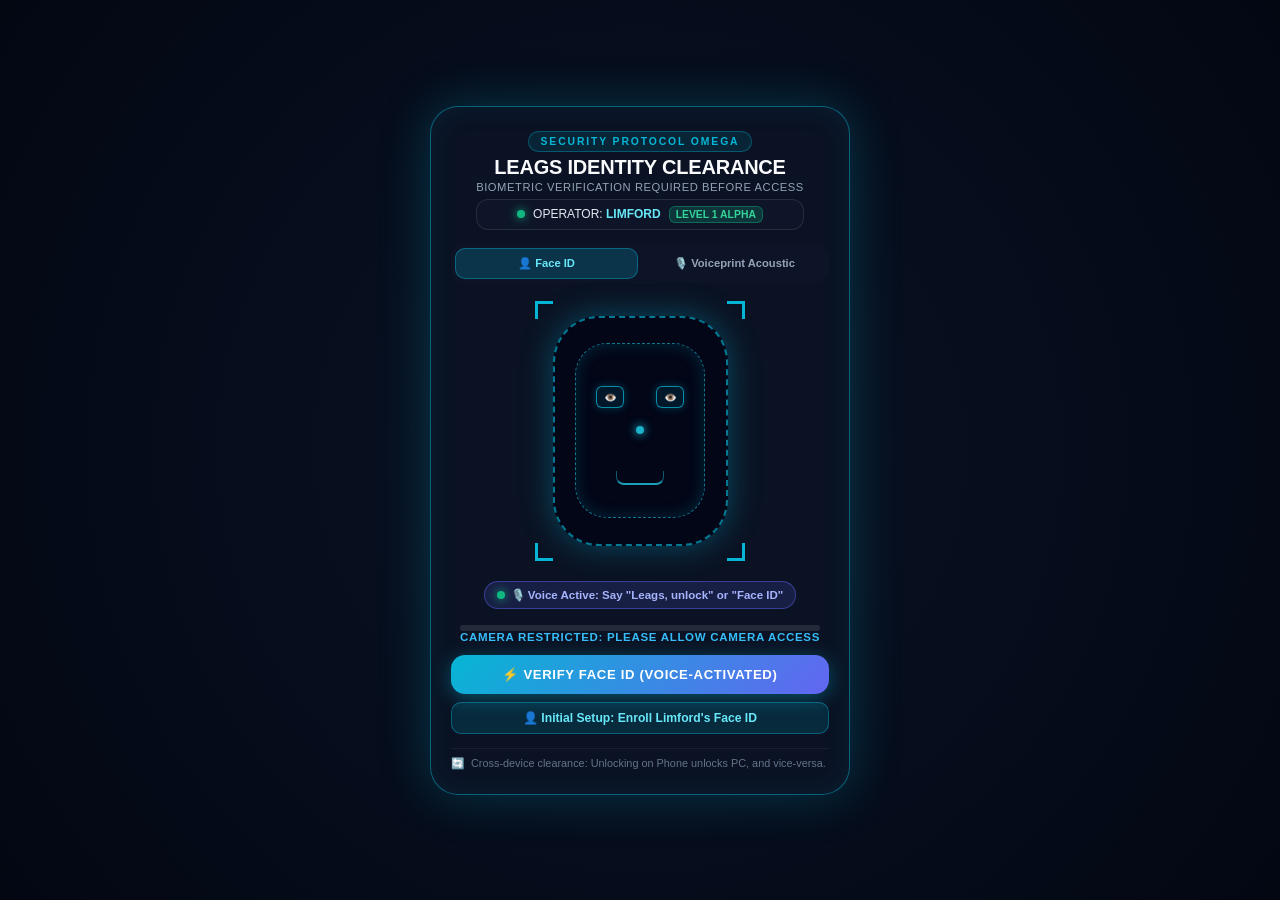
==== docs/index.html @ 354557e1 "Enhance Face ID biometric discrimination and wake word speech engine v6" ====
<!DOCTYPE html>
<html lang="en">
<head>
  <meta charset="UTF-8">
  <meta name="viewport" content="width=device-width, initial-scale=1.0, maximum-scale=1.0, user-scalable=no">
  <meta name="theme-color" content="#070a13">
  <meta name="apple-mobile-web-app-capable" content="yes">
  <meta name="apple-mobile-web-app-status-bar-style" content="black-translucent">
  <title>Leags AI Hub</title>
  <link rel="manifest" href="manifest.json">
  <link rel="icon" type="image/png" href="icon.png">
  <script src="mqtt.min.js"></script>
  <style>
    :root {
      --bg-main: #070a13;
      --bg-card: rgba(15, 23, 42, 0.88);
      --border-subtle: rgba(255, 255, 255, 0.08);
      --border-active: rgba(99, 102, 241, 0.45);
      --primary: #6366f1;
      --primary-glow: rgba(99, 102, 241, 0.4);
      --cyan: #06b6d4;
      --cyan-glow: rgba(6, 182, 212, 0.4);
      --success: #10b981;
      --warning: #f59e0b;
      --danger: #ef4444;
      --text-main: #f8fafc;
      --text-muted: #94a3b8;
      --font-family: -apple-system, BlinkMacSystemFont, "Segoe UI", Roboto, Helvetica, Arial, sans-serif;
    }

    * {
      box-sizing: border-box;
      margin: 0;
      padding: 0;
      font-family: var(--font-family);
      -webkit-tap-highlight-color: transparent;
    }

    body {
      background-color: var(--bg-main);
      color: var(--text-main);
      height: 100dvh;
      display: flex;
      flex-direction: column;
      overflow: hidden;
      user-select: none;
    }

    /* Top Glass Header */
    header {
      background: rgba(11, 16, 28, 0.96);
      backdrop-filter: blur(16px);
      -webkit-backdrop-filter: blur(16px);
      border-bottom: 1px solid var(--border-subtle);
      padding: 10px 16px;
      display: flex;
      align-items: center;
      justify-content: space-between;
      z-index: 100;
    }

    .brand {
      display: flex;
      align-items: center;
      gap: 10px;
    }

    .brand-avatar {
      width: 38px;
      height: 38px;
      border-radius: 12px;
      background: linear-gradient(135deg, #06b6d4, #6366f1);
      display: flex;
      align-items: center;
      justify-content: center;
      font-weight: 800;
      color: #fff;
      font-size: 1.15rem;
      box-shadow: 0 0 16px var(--cyan-glow);
    }

    .brand-text h2 {
      font-size: 1.05rem;
      font-weight: 700;
      letter-spacing: -0.01em;
    }

    .brand-text .subtext {
      font-size: 0.68rem;
      color: var(--text-muted);
      display: flex;
      align-items: center;
      gap: 5px;
    }

    .specs-badge {
      display: none;
      font-size: 0.65rem;
      background: rgba(99, 102, 241, 0.15);
      border: 1px solid rgba(99, 102, 241, 0.3);
      color: #818cf8;
      padding: 1px 6px;
      border-radius: 6px;
    }

    .header-badges {
      display: flex;
      align-items: center;
      gap: 6px;
    }

    .status-pill {
      display: flex;
      align-items: center;
      gap: 6px;
      background: rgba(255, 255, 255, 0.05);
      border: 1px solid var(--border-subtle);
      padding: 5px 12px;
      border-radius: 20px;
      font-size: 0.74rem;
      font-weight: 700;
    }

    .status-dot {
      width: 8px;
      height: 8px;
      border-radius: 50%;
      background: #64748b;
      transition: all 0.3s ease;
    }

    .status-dot.online {
      background: var(--success);
      box-shadow: 0 0 10px var(--success);
      animation: pulse-green 2s infinite;
    }

    @keyframes pulse-green {
      0% { transform: scale(1); opacity: 1; }
      50% { transform: scale(1.25); opacity: 0.8; }
      100% { transform: scale(1); opacity: 1; }
    }

    .badge-phone {
      display: none;
      background: rgba(6, 182, 212, 0.15);
      border: 1px solid rgba(6, 182, 212, 0.3);
      color: #67e8f9;
      font-size: 0.72rem;
      font-weight: 700;
      padding: 5px 10px;
      border-radius: 20px;
    }

    /* Content Area & Tabs */
    .content-area {
      flex: 1;
      overflow-y: auto;
      position: relative;
      scroll-behavior: smooth;
      padding-bottom: 84px;
    }

    .tab-pane {
      display: none;
      padding: 14px;
      flex-direction: column;
      gap: 12px;
      animation: fadeIn 0.2s ease-out;
    }

    .tab-pane.active {
      display: flex;
    }

    @keyframes fadeIn {
      from { opacity: 0; transform: translateY(6px); }
      to { opacity: 1; transform: translateY(0); }
    }

    /* Glass Cards */
    .card {
      background: var(--bg-card);
      backdrop-filter: blur(12px);
      -webkit-backdrop-filter: blur(12px);
      border: 1px solid var(--border-subtle);
      border-radius: 20px;
      padding: 15px;
      display: flex;
      flex-direction: column;
      gap: 12px;
      box-shadow: 0 4px 20px rgba(0, 0, 0, 0.35);
    }

    .card-header {
      display: flex;
      justify-content: space-between;
      align-items: center;
    }

    .card-header h3 {
      font-size: 0.82rem;
      font-weight: 700;
      text-transform: uppercase;
      letter-spacing: 0.05em;
      color: var(--text-muted);
    }

    .badge-live {
      font-size: 0.65rem;
      font-weight: 800;
      color: var(--success);
      background: rgba(16, 185, 129, 0.12);
      padding: 3px 8px;
      border-radius: 8px;
      border: 1px solid rgba(16, 185, 129, 0.3);
    }

    .badge-tag {
      font-size: 0.68rem;
      font-weight: 600;
      color: var(--cyan);
      background: rgba(6, 182, 212, 0.12);
      padding: 2px 8px;
      border-radius: 10px;
      border: 1px solid rgba(6, 182, 212, 0.25);
    }

    .badge-verified {
      color: var(--success) !important;
      background: rgba(16, 185, 129, 0.15) !important;
      border-color: rgba(16, 185, 129, 0.3) !important;
    }

    .card-desc {
      font-size: 0.80rem;
      color: var(--text-muted);
      line-height: 1.4;
    }

    /* Telemetry Metrics */
    .metrics-grid {
      display: grid;
      grid-template-columns: repeat(2, 1fr);
      gap: 10px;
    }

    .metric-item {
      background: rgba(0, 0, 0, 0.35);
      border: 1px solid rgba(255, 255, 255, 0.05);
      padding: 10px 12px;
      border-radius: 14px;
    }

    .metric-label {
      font-size: 0.70rem;
      color: var(--text-muted);
      display: block;
      margin-bottom: 4px;
    }

    .metric-value {
      font-size: 1.2rem;
      font-weight: 700;
      letter-spacing: -0.02em;
      margin-bottom: 4px;
    }

    .metric-sub {
      font-size: 0.65rem;
      color: var(--text-muted);
      display: block;
      margin-bottom: 6px;
    }

    .progress-track {
      width: 100%;
      height: 6px;
      background: rgba(255, 255, 255, 0.08);
      border-radius: 4px;
      overflow: hidden;
    }

    .progress-bar {
      height: 100%;
      background: var(--cyan);
      border-radius: 4px;
      transition: width 0.4s ease, background 0.3s;
    }

    .bar-purple { background: #a855f7; }
    .bar-green { background: #10b981; }
    .bar-orange { background: #f59e0b; }
    .bar-danger { background: #ef4444; }

    /* Button Grids */
    .button-grid {
      display: grid;
      gap: 8px;
    }

    .grid-4 { grid-template-columns: repeat(4, 1fr); }
    .grid-3 { grid-template-columns: repeat(3, 1fr); }
    .grid-2 { grid-template-columns: repeat(2, 1fr); }

    .action-btn {
      background: rgba(255, 255, 255, 0.06);
      border: 1px solid var(--border-subtle);
      color: var(--text-main);
      padding: 12px 10px;
      border-radius: 14px;
      font-size: 0.80rem;
      font-weight: 600;
      display: flex;
      flex-direction: column;
      align-items: center;
      gap: 6px;
      cursor: pointer;
      transition: all 0.15s ease;
    }

    .action-btn:active {
      transform: scale(0.95);
      background: rgba(255, 255, 255, 0.12);
    }

    .btn-primary {
      background: var(--primary);
      border-color: #4f46e5;
      box-shadow: 0 4px 14px var(--primary-glow);
      flex-direction: row;
      justify-content: center;
    }

    .btn-cyan {
      background: #0891b2;
      border-color: #06b6d4;
      box-shadow: 0 4px 14px var(--cyan-glow);
      flex-direction: row;
      justify-content: center;
    }

    .btn-danger-soft {
      color: #f87171;
      background: rgba(239, 68, 68, 0.12);
      border-color: rgba(239, 68, 68, 0.25);
    }

    .btn-warning-soft {
      color: #fbbf24;
      background: rgba(245, 158, 11, 0.12);
      border-color: rgba(245, 158, 11, 0.25);
    }

    .btn-cyan-soft {
      color: #67e8f9;
      background: rgba(6, 182, 212, 0.12);
      border-color: rgba(6, 182, 212, 0.25);
    }

    /* Media Controls */
    .media-controls {
      display: flex;
      align-items: center;
      justify-content: space-around;
      padding: 4px 0;
    }

    .media-btn {
      background: rgba(255, 255, 255, 0.06);
      border: 1px solid var(--border-subtle);
      color: var(--text-main);
      width: 52px;
      height: 52px;
      border-radius: 50%;
      font-size: 1.25rem;
      display: flex;
      align-items: center;
      justify-content: center;
      cursor: pointer;
      transition: all 0.18s;
    }

    .media-btn.play-btn {
      width: 60px;
      height: 60px;
      background: var(--primary);
      border-color: #4f46e5;
      box-shadow: 0 4px 18px var(--primary-glow);
      font-size: 1.5rem;
    }

    .media-btn:active { transform: scale(0.92); }

    .volume-slider-row {
      display: flex;
      align-items: center;
      gap: 12px;
      padding: 6px 4px;
    }

    .slider {
      flex: 1;
      -webkit-appearance: none;
      height: 6px;
      border-radius: 6px;
      background: rgba(255, 255, 255, 0.15);
      outline: none;
    }

    .slider::-webkit-slider-thumb {
      -webkit-appearance: none;
      width: 22px;
      height: 22px;
      border-radius: 50%;
      background: var(--cyan);
      cursor: pointer;
      box-shadow: 0 0 10px var(--cyan-glow);
    }

    /* Routines */
    .routine-btn {
      background: rgba(255, 255, 255, 0.05);
      border: 1px solid var(--border-subtle);
      padding: 12px 8px;
      border-radius: 14px;
      color: var(--text-main);
      display: flex;
      flex-direction: column;
      align-items: center;
      gap: 4px;
      cursor: pointer;
      transition: all 0.2s;
    }

    .routine-btn:active {
      transform: scale(0.96);
      border-color: var(--cyan);
    }

    .routine-icon { font-size: 1.3rem; margin-bottom: 2px; }
    .routine-btn strong { font-size: 0.78rem; }
    .routine-btn small { font-size: 0.65rem; color: var(--text-muted); }

    /* App Launcher Deck */
    .app-deck-grid {
      display: grid;
      grid-template-columns: repeat(4, 1fr);
      gap: 10px;
    }

    .app-item {
      background: transparent;
      border: none;
      color: var(--text-main);
      display: flex;
      flex-direction: column;
      align-items: center;
      gap: 6px;
      cursor: pointer;
    }

    .app-icon-wrap {
      width: 52px;
      height: 52px;
      border-radius: 16px;
      background: rgba(255, 255, 255, 0.06);
      border: 1px solid var(--border-subtle);
      display: flex;
      align-items: center;
      justify-content: center;
      font-size: 1.4rem;
      transition: all 0.2s;
    }

    .app-item:active .app-icon-wrap {
      transform: scale(0.90);
      background: var(--cyan);
      border-color: #06b6d4;
      box-shadow: 0 0 14px var(--cyan-glow);
    }

    .app-item span {
      font-size: 0.72rem;
      color: var(--text-muted);
    }

    /* Process Monitor */
    .proc-list {
      display: flex;
      flex-direction: column;
      gap: 6px;
    }

    .proc-item {
      background: rgba(0, 0, 0, 0.3);
      padding: 8px 12px;
      border-radius: 10px;
      display: flex;
      justify-content: space-between;
      align-items: center;
      font-size: 0.78rem;
    }

    .proc-name { font-weight: 600; color: #f8fafc; }
    .proc-mem { color: var(--text-muted); font-size: 0.72rem; }
    .btn-kill {
      background: rgba(239, 68, 68, 0.15);
      border: 1px solid rgba(239, 68, 68, 0.3);
      color: #f87171;
      width: 24px;
      height: 24px;
      border-radius: 50%;
      display: flex;
      align-items: center;
      justify-content: center;
      cursor: pointer;
      font-size: 0.72rem;
    }

    /* Timer Widget Card */
    .timer-card {
      background: rgba(99, 102, 241, 0.15);
      border: 1px solid rgba(99, 102, 241, 0.35);
      border-radius: 16px;
      padding: 12px 16px;
      display: flex;
      flex-direction: column;
      gap: 6px;
      animation: fadeIn 0.25s ease-out;
    }

    .timer-countdown {
      font-size: 1.8rem;
      font-weight: 800;
      letter-spacing: -0.02em;
      color: #fff;
    }

    .btn-cancel-timer {
      background: rgba(239, 68, 68, 0.18);
      border: 1px solid rgba(239, 68, 68, 0.3);
      color: #f87171;
      padding: 3px 8px;
      border-radius: 8px;
      font-size: 0.72rem;
      cursor: pointer;
    }

    /* Chat View */
    #tab-chat {
      padding: 0;
      display: none;
      height: 100%;
    }

    #tab-chat.active {
      display: flex;
      flex-direction: column;
    }

    .chat-messages {
      flex: 1;
      overflow-y: auto;
      padding: 16px;
      display: flex;
      flex-direction: column;
      gap: 12px;
    }

    .chat-bubble {
      max-width: 86%;
      padding: 12px 16px;
      border-radius: 20px;
      font-size: 0.92rem;
      line-height: 1.45;
      word-break: break-word;
      animation: fadeIn 0.2s ease-out;
    }

    .chat-bubble.user {
      align-self: flex-end;
      background: linear-gradient(135deg, #0891b2, #6366f1);
      color: #fff;
      border-bottom-right-radius: 4px;
    }

    .chat-bubble.assistant {
      align-self: flex-start;
      background: var(--bg-card);
      border: 1px solid var(--border-subtle);
      border-bottom-left-radius: 4px;
    }

    .chat-input-bar {
      background: rgba(11, 16, 28, 0.96);
      border-top: 1px solid var(--border-subtle);
      padding: 10px 14px;
      display: flex;
      align-items: center;
      gap: 8px;
    }

    .chat-input-bar input {
      flex: 1;
      background: rgba(255, 255, 255, 0.05);
      border: 1px solid var(--border-subtle);
      color: var(--text-main);
      padding: 12px 16px;
      border-radius: 24px;
      font-size: 0.92rem;
      outline: none;
    }

    .btn-circle {
      width: 44px;
      height: 44px;
      border-radius: 50%;
      background: rgba(255, 255, 255, 0.07);
      border: 1px solid var(--border-subtle);
      color: var(--text-main);
      font-size: 1.15rem;
      display: flex;
      align-items: center;
      justify-content: center;
      cursor: pointer;
      flex-shrink: 0;
    }

    .btn-circle.btn-send {
      background: var(--cyan);
      border-color: #06b6d4;
    }

    .btn-circle.listening {
      background: var(--danger);
      animation: pulse-red 1s infinite;
    }

    @keyframes pulse-red {
      0% { transform: scale(1); box-shadow: 0 0 0 0 rgba(239, 68, 68, 0.7); }
      70% { transform: scale(1.08); box-shadow: 0 0 0 10px rgba(239, 68, 68, 0); }
      100% { transform: scale(1); box-shadow: 0 0 0 0 rgba(239, 68, 68, 0); }
    }

    /* Tools Inputs */
    textarea, input[type="text"], input[type="password"] {
      background: rgba(0, 0, 0, 0.35);
      border: 1px solid var(--border-subtle);
      color: var(--text-main);
      padding: 12px 14px;
      border-radius: 12px;
      font-size: 0.88rem;
      outline: none;
      width: 100%;
    }

    .screenshot-box {
      width: 100%;
      border-radius: 14px;
      overflow: hidden;
      border: 1px solid var(--border-subtle);
      background: #000;
      position: relative;
    }

    .screenshot-box img {
      width: 100%;
      height: auto;
      display: block;
      cursor: pointer;
    }

    .search-row {
      display: flex;
      gap: 8px;
    }

    .results-list {
      display: flex;
      flex-direction: column;
      gap: 6px;
      max-height: 220px;
      overflow-y: auto;
    }

    .file-item {
      background: rgba(0, 0, 0, 0.3);
      padding: 8px 12px;
      border-radius: 10px;
      font-size: 0.78rem;
    }

    .terminal-out {
      background: #000;
      color: #10b981;
      font-family: monospace;
      font-size: 0.75rem;
      padding: 10px;
      border-radius: 10px;
      white-space: pre-wrap;
      max-height: 180px;
      overflow-y: auto;
      display: none;
    }

    /* Switch */
    .switch {
      position: relative;
      display: inline-block;
      width: 44px;
      height: 24px;
    }

    .switch input { opacity: 0; width: 0; height: 0; }

    .slider-round {
      position: absolute;
      cursor: pointer;
      top: 0; left: 0; right: 0; bottom: 0;
      background-color: rgba(255, 255, 255, 0.15);
      border-radius: 34px;
      transition: 0.3s;
    }

    .slider-round:before {
      position: absolute;
      content: "";
      height: 18px;
      width: 18px;
      left: 3px;
      bottom: 3px;
      background-color: white;
      border-radius: 50%;
      transition: 0.3s;
    }

    input:checked + .slider-round { background-color: var(--cyan); }
    input:checked + .slider-round:before { transform: translateX(20px); }

    /* Modals & Cyberpunk Biometrics */
    .modal-backdrop {
      position: fixed;
      top: 0; left: 0; right: 0; bottom: 0;
      background: rgba(0, 0, 0, 0.92);
      backdrop-filter: blur(12px);
      display: none;
      align-items: center;
      justify-content: center;
      z-index: 500;
      padding: 16px;
    }

    .bio-scanner-card {
      background: #090e17;
      border: 1px solid var(--cyan);
      box-shadow: 0 0 30px var(--cyan-glow);
      border-radius: 24px;
      width: 100%;
      max-width: 380px;
      padding: 20px;
      display: flex;
      flex-direction: column;
      align-items: center;
      gap: 14px;
      text-align: center;
      position: relative;
    }

    .bio-viewfinder {
      width: 200px;
      height: 200px;
      border-radius: 50%;
      border: 2px dashed var(--cyan);
      position: relative;
      overflow: hidden;
      display: flex;
      align-items: center;
      justify-content: center;
      box-shadow: 0 0 20px rgba(6, 182, 212, 0.3);
    }

    .bio-viewfinder video {
      width: 100%;
      height: 100%;
      object-fit: cover;
    }

    .bio-scan-line {
      position: absolute;
      top: 0;
      left: 0;
      right: 0;
      height: 3px;
      background: #22d3ee;
      box-shadow: 0 0 12px #22d3ee;
      animation: scanLaser 1.5s infinite alternate ease-in-out;
    }

    @keyframes scanLaser {
      0% { top: 5%; }
      100% { top: 95%; }
    }

    /* Screen Torch Overlay */
    #torch-overlay {
      position: fixed;
      top: 0; left: 0; right: 0; bottom: 0;
      background: #ffffff;
      z-index: 1000;
      display: none;
    }

    /* Fullscreen Siren Modal */
    #modal-siren {
      display: none;
      position: fixed;
      top: 0; left: 0; right: 0; bottom: 0;
      background: rgba(239, 68, 68, 0.95);
      z-index: 600;
      flex-direction: column;
      align-items: center;
      justify-content: center;
      gap: 20px;
      animation: flashRed 0.6s infinite alternate;
    }

    @keyframes flashRed {
      from { background: rgba(239, 68, 68, 0.95); }
      to { background: rgba(185, 28, 28, 0.98); }
    }

    /* Bottom Floating Nav */
    .bottom-nav {
      position: fixed;
      bottom: 0;
      left: 0;
      right: 0;
      background: rgba(11, 16, 28, 0.96);
      backdrop-filter: blur(20px);
      -webkit-backdrop-filter: blur(20px);
      border-top: 1px solid var(--border-subtle);
      display: flex;
      justify-content: space-around;
      padding: 8px 0 calc(8px + env(safe-area-inset-bottom, 0px));
      z-index: 200;
    }

    .nav-item {
      background: transparent;
      border: none;
      color: var(--text-muted);
      display: flex;
      flex-direction: column;
      align-items: center;
      gap: 3px;
      cursor: pointer;
      padding: 6px 14px;
      border-radius: 14px;
      transition: all 0.2s ease;
    }

    .nav-item.active {
      color: var(--cyan);
    }

    .nav-item.active .nav-icon {
      transform: translateY(-2px);
    }

    .nav-icon { font-size: 1.25rem; transition: transform 0.2s; }
    .nav-label { font-size: 0.70rem; font-weight: 600; }

    /* Toast */
    .toast {
      position: fixed;
      top: 75px;
      left: 50%;
      transform: translateX(-50%) translateY(-20px);
      background: rgba(15, 23, 42, 0.95);
      border: 1px solid var(--cyan);
      color: #fff;
      padding: 10px 20px;
      border-radius: 20px;
      font-size: 0.82rem;
      font-weight: 600;
      box-shadow: 0 4px 20px rgba(0, 0, 0, 0.5);
      opacity: 0;
      pointer-events: none;
      transition: all 0.25s ease;
      z-index: 300;
    }

    .toast.show {
      transform: translateX(-50%) translateY(0);
      opacity: 1;
    }

    .toast.toast-error {
      border-color: var(--danger);
      color: #fca5a5;
    }

    /* ================= MANDATORY BIOMETRIC SECURITY GATE ================= */
    .bio-gate-overlay {
      position: fixed;
      top: 0; left: 0; right: 0; bottom: 0;
      background: radial-gradient(circle at center, #091326 0%, #030712 100%);
      z-index: 10000;
      display: flex;
      align-items: center;
      justify-content: center;
      padding: 16px;
      backdrop-filter: blur(25px);
      -webkit-backdrop-filter: blur(25px);
      transition: opacity 0.45s ease, transform 0.45s ease;
    }

    .bio-gate-overlay.unlocked {
      opacity: 0;
      pointer-events: none;
      transform: scale(1.05);
    }

    .bio-gate-modal {
      background: rgba(11, 19, 36, 0.96);
      border: 1px solid rgba(6, 182, 212, 0.5);
      box-shadow: 0 0 50px rgba(6, 182, 212, 0.25), inset 0 0 30px rgba(6, 182, 212, 0.08);
      border-radius: 28px;
      width: 100%;
      max-width: 420px;
      padding: 24px 20px;
      display: flex;
      flex-direction: column;
      align-items: center;
      gap: 14px;
      text-align: center;
      position: relative;
      overflow: hidden;
    }

    .bio-gate-glow-badge {
      font-size: 0.65rem;
      letter-spacing: 0.18em;
      font-weight: 800;
      color: #06b6d4;
      text-transform: uppercase;
      background: rgba(6, 182, 212, 0.12);
      border: 1px solid rgba(6, 182, 212, 0.35);
      padding: 4px 12px;
      border-radius: 20px;
      display: inline-block;
      margin-bottom: 4px;
    }

    .bio-gate-title {
      font-size: 1.25rem;
      font-weight: 800;
      color: #f8fafc;
      letter-spacing: -0.01em;
      margin-bottom: 2px;
    }

    .bio-gate-sub {
      font-size: 0.70rem;
      color: #94a3b8;
      letter-spacing: 0.05em;
      text-transform: uppercase;
      margin-bottom: 6px;
    }

    .bio-operator-tag {
      display: flex;
      align-items: center;
      justify-content: center;
      gap: 8px;
      background: rgba(15, 23, 42, 0.8);
      border: 1px solid rgba(255, 255, 255, 0.1);
      padding: 6px 14px;
      border-radius: 12px;
      font-size: 0.75rem;
      color: #e2e8f0;
    }

    .bio-operator-tag strong {
      color: #67e8f9;
    }

    .clearance-level {
      background: rgba(16, 185, 129, 0.2);
      color: #34d399;
      border: 1px solid rgba(16, 185, 129, 0.4);
      font-size: 0.65rem;
      font-weight: 700;
      padding: 2px 6px;
      border-radius: 6px;
    }

    .pulse-dot {
      width: 8px;
      height: 8px;
      border-radius: 50%;
      background: #10b981;
      box-shadow: 0 0 10px #10b981;
      animation: pulseGreen 1.5s infinite;
    }

    @keyframes pulseGreen {
      0% { transform: scale(0.9); opacity: 0.7; }
      50% { transform: scale(1.3); opacity: 1; }
      100% { transform: scale(0.9); opacity: 0.7; }
    }

    .bio-mode-tabs {
      display: flex;
      gap: 6px;
      width: 100%;
      background: rgba(15, 23, 42, 0.6);
      padding: 4px;
      border-radius: 14px;
    }

    .bio-tab-btn {
      flex: 1;
      background: transparent;
      border: none;
      color: #94a3b8;
      padding: 8px 4px;
      font-size: 0.70rem;
      font-weight: 700;
      border-radius: 10px;
      cursor: pointer;
      transition: all 0.2s;
    }

    .bio-tab-btn.active {
      background: rgba(6, 182, 212, 0.2);
      color: #67e8f9;
      border: 1px solid rgba(6, 182, 212, 0.4);
    }

    .bio-mode-content {
      width: 100%;
      display: flex;
      flex-direction: column;
      align-items: center;
      gap: 12px;
    }

    .bio-scanner-frame {
      position: relative;
      width: 175px;
      height: 175px;
      display: flex;
      align-items: center;
      justify-content: center;
      margin: 4px 0;
    }

    .cyber-bracket {
      position: absolute;
      width: 18px;
      height: 18px;
      border-color: #06b6d4;
      border-style: solid;
      pointer-events: none;
    }
    .cyber-bracket.top-left { top: 0; left: 0; border-width: 3px 0 0 3px; }
    .cyber-bracket.top-right { top: 0; right: 0; border-width: 3px 3px 0 0; }
    .cyber-bracket.bottom-left { bottom: 0; left: 0; border-width: 0 0 3px 3px; }
    .cyber-bracket.bottom-right { bottom: 0; right: 0; border-width: 0 3px 3px 0; }

    .viewfinder-face, .viewfinder-circle {
      width: 175px;
      height: 230px;
      border-radius: 46px;
      position: relative;
      overflow: hidden;
      background: #020617;
      border: 2px dashed rgba(6, 182, 212, 0.65);
      box-shadow: 0 0 32px rgba(6, 182, 212, 0.35);
      display: flex;
      align-items: center;
      justify-content: center;
      transition: all 0.4s ease;
    }

    .viewfinder-face.verified, .viewfinder-circle.verified {
      border: 2px solid #10b981 !important;
      box-shadow: 0 0 40px rgba(16, 185, 129, 0.65) !important;
    }

    .viewfinder-face.denied, .viewfinder-circle.denied {
      border: 2px solid #ef4444 !important;
      box-shadow: 0 0 40px rgba(239, 68, 68, 0.65) !important;
    }

    .viewfinder-face video, .viewfinder-circle video {
      width: 100%;
      height: 100%;
      object-fit: cover;
      transform-origin: 50% 45%;
      transition: transform 0.8s cubic-bezier(0.2, 0.8, 0.2, 1), filter 0.5s ease;
    }

    .viewfinder-face video.ocular-zoomed, .viewfinder-circle video.ocular-zoomed {
      transform: scale(1.35);
      filter: contrast(1.15) brightness(1.05);
    }

    .laser-scanner {
      position: absolute;
      top: 0; left: 0; right: 0;
      height: 3px;
      background: #22d3ee;
      box-shadow: 0 0 15px #22d3ee;
      animation: laserSweep 1.8s infinite alternate ease-in-out;
      display: none;
      z-index: 10;
    }

    @keyframes laserSweep {
      0% { top: 6%; }
      100% { top: 94%; }
    }

    /* 3D Facial Landmark Tracking Matrix HUD */
    .facial-hud-matrix {
      position: absolute;
      inset: 0;
      pointer-events: none;
      display: flex;
      align-items: center;
      justify-content: center;
      z-index: 4;
    }

    .face-box-overlay {
      position: absolute;
      width: 130px;
      height: 175px;
      border: 1.5px dashed rgba(34, 211, 238, 0.55);
      border-radius: 32px;
      box-shadow: inset 0 0 16px rgba(6, 182, 212, 0.2);
      display: flex;
      flex-direction: column;
      align-items: center;
      justify-content: space-around;
      transition: all 0.3s ease;
    }

    .face-eye-box {
      position: absolute;
      top: 42px;
      width: 28px;
      height: 22px;
      border: 1.5px solid rgba(6, 182, 212, 0.75);
      border-radius: 6px;
      display: flex;
      align-items: center;
      justify-content: center;
      font-size: 0.65rem;
      background: rgba(6, 182, 212, 0.1);
      box-shadow: 0 0 8px rgba(6, 182, 212, 0.3);
    }
    .face-eye-box.left { left: 20px; }
    .face-eye-box.right { right: 20px; }

    .face-nose-target {
      position: absolute;
      top: 82px;
      width: 8px;
      height: 8px;
      border-radius: 50%;
      background: rgba(34, 211, 238, 0.85);
      box-shadow: 0 0 10px #22d3ee;
    }

    .face-mouth-bracket {
      position: absolute;
      bottom: 32px;
      width: 48px;
      height: 14px;
      border-bottom: 2px solid rgba(34, 211, 238, 0.75);
      border-left: 1.5px solid rgba(34, 211, 238, 0.4);
      border-right: 1.5px solid rgba(34, 211, 238, 0.4);
      border-radius: 0 0 8px 8px;
    }

    .voice-activation-pill {
      display: inline-flex;
      align-items: center;
      gap: 6px;
      background: rgba(99, 102, 241, 0.16);
      border: 1px solid rgba(99, 102, 241, 0.45);
      color: #a5b4fc;
      font-size: 0.72rem;
      font-weight: 700;
      padding: 6px 12px;
      border-radius: 20px;
      margin: 4px 0;
      cursor: pointer;
    }

    .call-action-card {
      background: rgba(15, 23, 42, 0.95);
      border: 1px solid rgba(6, 182, 212, 0.4);
      border-radius: 12px;
      padding: 10px 14px;
      margin-top: 8px;
      box-shadow: 0 4px 15px rgba(0, 0, 0, 0.3);
      text-align: left;
    }
      to { transform: rotate(360deg); }
    }


    .bio-progress-container {
      width: 90%;
      display: flex;
      flex-direction: column;
      align-items: center;
      gap: 6px;
    }

    .bio-progress-track {
      width: 100%;
      height: 6px;
      background: rgba(255, 255, 255, 0.1);
      border-radius: 10px;
      overflow: hidden;
    }

    .bio-progress-fill {
      height: 100%;
      width: 0%;
      background: linear-gradient(90deg, #06b6d4, #10b981);
      border-radius: 10px;
      transition: width 0.3s ease;
    }

    .bio-scan-readout {
      font-size: 0.72rem;
      font-weight: 700;
      letter-spacing: 0.06em;
      color: #38bdf8;
      text-transform: uppercase;
    }

    .btn-bio-verify {
      background: linear-gradient(135deg, #06b6d4, #6366f1);
      border: none;
      color: #fff;
      font-weight: 800;
      font-size: 0.82rem;
      letter-spacing: 0.05em;
      padding: 12px 20px;
      border-radius: 14px;
      cursor: pointer;
      box-shadow: 0 4px 20px rgba(6, 182, 212, 0.4);
      transition: all 0.2s;
      width: 100%;
    }

    .btn-bio-verify:active {
      transform: scale(0.97);
    }

    /* Voice Biometric View */
    .voice-waveform-container {
      display: flex;
      flex-direction: column;
      align-items: center;
      gap: 12px;
      margin: 8px 0;
    }

    .voice-mic-glow {
      width: 68px;
      height: 68px;
      border-radius: 50%;
      background: rgba(6, 182, 212, 0.15);
      border: 2px solid #06b6d4;
      display: flex;
      align-items: center;
      justify-content: center;
      font-size: 1.8rem;
      box-shadow: 0 0 25px rgba(6, 182, 212, 0.4);
      cursor: pointer;
      animation: pulseGlow 2s infinite;
    }

    @keyframes pulseGlow {
      0% { box-shadow: 0 0 15px rgba(6, 182, 212, 0.3); }
      50% { box-shadow: 0 0 35px rgba(6, 182, 212, 0.7); }
      100% { box-shadow: 0 0 15px rgba(6, 182, 212, 0.3); }
    }

    .waveform-bars {
      display: flex;
      align-items: center;
      gap: 4px;
      height: 32px;
    }

    .waveform-bars .bar {
      width: 4px;
      height: 6px;
      background: #38bdf8;
      border-radius: 3px;
      transition: height 0.15s ease;
    }

    .waveform-bars.active .bar {
      animation: soundBar 0.8s infinite alternate ease-in-out;
    }

    .waveform-bars.active .bar:nth-child(2) { animation-delay: 0.1s; }
    .waveform-bars.active .bar:nth-child(3) { animation-delay: 0.2s; }
    .waveform-bars.active .bar:nth-child(4) { animation-delay: 0.3s; }
    .waveform-bars.active .bar:nth-child(5) { animation-delay: 0.4s; }
    .waveform-bars.active .bar:nth-child(6) { animation-delay: 0.3s; }
    .waveform-bars.active .bar:nth-child(7) { animation-delay: 0.2s; }
    .waveform-bars.active .bar:nth-child(8) { animation-delay: 0.1s; }

    @keyframes soundBar {
      0% { height: 6px; }
      100% { height: 28px; background: #10b981; }
    }

    .voice-prompt-text {
      font-size: 0.80rem;
      color: #cbd5e1;
      line-height: 1.4;
    }


    .bio-sync-status {
      display: flex;
      align-items: center;
      gap: 6px;
      font-size: 0.68rem;
      color: #64748b;
      border-top: 1px solid rgba(255, 255, 255, 0.06);
      padding-top: 8px;
      width: 100%;
      text-align: left;
    }

    .bio-pill {
      cursor: pointer;
      border-color: rgba(16, 185, 129, 0.4) !important;
      color: #34d399 !important;
    }

    /* Authenticated Biometric Security Vault Modal */
    .sec-hub-overlay {
      position: fixed;
      top: 0; left: 0; right: 0; bottom: 0;
      background: rgba(2, 6, 23, 0.85);
      backdrop-filter: blur(14px);
      z-index: 9998;
      display: none;
      align-items: center;
      justify-content: center;
      padding: 20px;
    }
    .sec-hub-overlay.active {
      display: flex;
    }
    .sec-hub-card {
      background: rgba(15, 23, 42, 0.95);
      border: 1px solid rgba(99, 102, 241, 0.4);
      box-shadow: 0 0 50px rgba(99, 102, 241, 0.3);
      border-radius: 20px;
      padding: 24px;
      max-width: 440px;
      width: 100%;
      text-align: center;
      display: flex;
      flex-direction: column;
      gap: 16px;
    }
    .sec-status-badge {
      display: inline-flex;
      align-items: center;
      gap: 6px;
      background: rgba(16, 185, 129, 0.15);
      border: 1px solid rgba(16, 185, 129, 0.4);
      color: #34d399;
      padding: 4px 10px;
      border-radius: 8px;
      font-size: 0.72rem;
      font-weight: 700;
    }
  </style>
</head>
<body>

  <!-- MANDATORY BIOMETRIC SECURITY GATE OVERLAY -->
  <div id="mandatory-security-gate" class="bio-gate-overlay">
    <div class="bio-gate-modal">
      <div class="bio-gate-header">
        <div class="bio-gate-glow-badge">SECURITY PROTOCOL OMEGA</div>
        <h2 class="bio-gate-title">LEAGS IDENTITY CLEARANCE</h2>
        <p class="bio-gate-sub">BIOMETRIC VERIFICATION REQUIRED BEFORE ACCESS</p>
        <div class="bio-operator-tag">
          <span class="pulse-dot"></span>
          <span>OPERATOR: <strong>LIMFORD</strong></span>
          <span class="clearance-level">LEVEL 1 ALPHA</span>
        </div>
      </div>

      <!-- Mode Selector Tabs (Strict Biometrics Only - No PIN) -->
      <div class="bio-mode-tabs">
        <button class="bio-tab-btn active" id="tab-btn-facial" onclick="switchBioMode('facial')">
          <span>👤 Face ID</span>
        </button>
        <button class="bio-tab-btn" id="tab-btn-voice" onclick="switchBioMode('voice')">
          <span>🎙️ Voiceprint Acoustic</span>
        </button>
      </div>

      <!-- Mode 1: 3D Face ID View with Voice Activation -->
      <div class="bio-mode-content" id="bio-mode-facial">
        <div class="bio-scanner-frame" style="width: 210px; height: 260px;">
          <div class="cyber-bracket top-left"></div>
          <div class="cyber-bracket top-right"></div>
          <div class="cyber-bracket bottom-left"></div>
          <div class="cyber-bracket bottom-right"></div>

          <div class="viewfinder-face" id="gate-viewfinder">
            <video id="gate-camera-feed" autoplay playsinline muted></video>
            <div class="laser-scanner" id="gate-laser"></div>

            <!-- 3D Facial HUD Targeting Matrix -->
            <div class="facial-hud-matrix" id="gate-facial-hud">
              <div class="face-box-overlay" id="gate-face-box">
                <div class="face-eye-box left" id="gate-eye-left">👁️</div>
                <div class="face-eye-box right" id="gate-eye-right">👁️</div>
                <div class="face-nose-target" id="gate-nose-target"></div>
                <div class="face-mouth-bracket" id="gate-mouth-target"></div>
              </div>
            </div>
          </div>
        </div>

        <div class="voice-activation-pill" id="gate-voice-active-indicator" onclick="triggerVoiceActivationPrompt()">
          <span class="pulse-dot"></span>
          <span>🎙️ Voice Active: Say <strong>"Leags, unlock"</strong> or <strong>"Face ID"</strong></span>
        </div>

        <div class="bio-progress-container">
          <div class="bio-progress-track">
            <div class="bio-progress-fill" id="gate-scan-fill"></div>
          </div>
          <div class="bio-scan-readout" id="gate-scan-readout">STANDBY: POSITION FACE FOR FACE ID</div>
        </div>

        <div class="bio-gate-actions" style="width: 100%; display: flex; flex-direction: column; gap: 8px;">
          <button class="btn-bio-verify" id="btn-start-face-scan" onclick="startBiometricFaceScan(false)">
            ⚡ VERIFY FACE ID (VOICE-ACTIVATED)
          </button>
          <!-- One-time Initial Setup only: completely hidden once enrolled so no stranger can reset! -->
          <div id="facial-enroll-container" style="display: none; width: 100%;">
            <button type="button" class="btn-bio-enroll" onclick="enrollLimfordFace()" style="width: 100%; background: rgba(6, 182, 212, 0.15); border: 1px solid rgba(6,182,212,0.4); color: #67e8f9; font-size: 0.76rem; font-weight: 700; padding: 8px 12px; border-radius: 10px; cursor: pointer; display: flex; align-items: center; justify-content: center; gap: 6px;">
              👤 Initial Setup: Enroll Limford's Face ID
            </button>
          </div>
        </div>
        <canvas id="gate-canvas" width="320" height="240" style="display: none;"></canvas>
      </div>

      <!-- Mode 2: Acoustic Voiceprint Biometrics View -->
      <div class="bio-mode-content" id="bio-mode-voice" style="display: none;">
        <div class="voice-waveform-container">
          <div class="voice-mic-glow" id="gate-mic-icon" onclick="startGateVoiceVerify()">🎙️</div>
          <div class="waveform-bars" id="gate-waveform">
            <span class="bar" id="vbar-0"></span><span class="bar" id="vbar-1"></span>
            <span class="bar" id="vbar-2"></span><span class="bar" id="vbar-3"></span>
            <span class="bar" id="vbar-4"></span><span class="bar" id="vbar-5"></span>
            <span class="bar" id="vbar-6"></span><span class="bar" id="vbar-7"></span>
          </div>
        </div>
        <p class="voice-prompt-text">
          Speak operator passphrase clearly:<br>
          <strong style="color: #67e8f9;">"I am Limford, authorize Leags."</strong>
        </p>
        <div class="bio-scan-readout" id="gate-voice-readout">ACOUSTIC FFT SENSOR READY</div>
        <div class="bio-gate-actions" style="width: 100%; display: flex; flex-direction: column; gap: 8px;">
          <button class="btn-bio-verify" id="btn-start-voice-scan" onclick="startGateVoiceVerify()">
            🎙️ EXAMINE VOICE FREQUENCIES
          </button>
          <!-- One-time Initial Setup only: completely hidden once enrolled so no stranger can reset! -->
          <div id="voice-enroll-container" style="display: none; width: 100%;">
            <button type="button" class="btn-bio-enroll" onclick="enrollLimfordVoiceprint()" style="width: 100%; background: rgba(16, 185, 129, 0.15); border: 1px solid rgba(16,185,129,0.4); color: #6ee7b7; font-size: 0.76rem; font-weight: 700; padding: 8px 12px; border-radius: 10px; cursor: pointer; display: flex; align-items: center; justify-content: center; gap: 6px;">
              🎙️ Initial Setup: Enroll Limford's Voiceprint
            </button>
          </div>
        </div>
      </div>


      <div class="bio-sync-status">
        <span>🔄</span>
        <span>Cross-device clearance: Unlocking on Phone unlocks PC, and vice-versa.</span>
      </div>
    </div>
  </div>

  <!-- AUTHENTICATED BIOMETRIC SECURITY VAULT (ACCESSIBLE ONLY WHEN UNLOCKED!) -->
  <div id="authenticated-security-hub-modal" class="sec-hub-overlay" style="display: none;">
    <div class="sec-hub-card">
      <div style="display: flex; align-items: center; justify-content: space-between;">
        <h3 style="margin: 0; font-size: 1.1rem; color: #f8fafc; display: flex; align-items: center; gap: 8px;">
          <span>🛡️</span> Biometric Security Vault
        </h3>
        <button onclick="closeSecurityHub()" style="background: transparent; border: none; color: #94a3b8; font-size: 1.2rem; cursor: pointer;">✕</button>
      </div>
      <p style="font-size: 0.76rem; color: #94a3b8; margin: 0; text-align: left;">
        Operator Profile: <strong style="color: #67e8f9;">Limford</strong>. Biometrics are cryptographically locked against unauthorized reset.
      </p>

      <div style="background: rgba(15, 23, 42, 0.6); border: 1px solid rgba(255,255,255,0.08); border-radius: 12px; padding: 12px; display: flex; flex-direction: column; gap: 10px; text-align: left;">
        <div style="display: flex; justify-content: space-between; align-items: center;">
          <span style="font-size: 0.8rem; color: #cbd5e1;">👤 Face ID Profile</span>
          <span id="vault-face-status" class="sec-status-badge">ENROLLED</span>
        </div>
        <button onclick="recalibrateFaceFromVault()" style="background: rgba(6, 182, 212, 0.2); border: 1px solid rgba(6, 182, 212, 0.4); color: #67e8f9; font-size: 0.76rem; font-weight: 700; padding: 8px 12px; border-radius: 8px; cursor: pointer;">
          👤 Retake / Recalibrate Face ID
        </button>

        <div style="height: 1px; background: rgba(255,255,255,0.06); margin: 4px 0;"></div>

        <div style="display: flex; justify-content: space-between; align-items: center;">
          <span style="font-size: 0.8rem; color: #cbd5e1;">🎙️ Voiceprint Acoustic</span>
          <span id="vault-voice-status" class="sec-status-badge">ENROLLED</span>
        </div>
        <button onclick="recalibrateVoiceFromVault()" style="background: rgba(16, 185, 129, 0.2); border: 1px solid rgba(16, 185, 129, 0.4); color: #6ee7b7; font-size: 0.76rem; font-weight: 700; padding: 8px 12px; border-radius: 8px; cursor: pointer;">
          🎙️ Retake Voiceprint Biometrics
        </button>
      </div>

      <div style="display: flex; gap: 8px;">
        <button onclick="lockSystemManually(); closeSecurityHub();" style="flex: 1; background: rgba(239, 68, 68, 0.2); border: 1px solid rgba(239, 68, 68, 0.4); color: #f87171; font-size: 0.78rem; font-weight: 700; padding: 10px; border-radius: 10px; cursor: pointer;">
          🔒 Lock Device Now
        </button>
        <button onclick="closeSecurityHub()" style="background: rgba(255,255,255,0.08); border: 1px solid rgba(255,255,255,0.15); color: #cbd5e1; font-size: 0.78rem; padding: 10px 16px; border-radius: 10px; cursor: pointer;">
          Close
        </button>
      </div>
    </div>
  </div>

  <!-- Top Glass Header -->
  <header>
    <div class="brand">
      <div class="brand-avatar">L</div>
      <div class="brand-text">
        <h2>Leags Hub</h2>
        <span class="subtext">
          <span>Dual-Device Mesh</span>
          <span class="specs-badge" id="pc-specs-badge">Intel i7 &bull; 16GB</span>
        </span>
      </div>
    </div>
    
    <div class="header-badges">
      <div class="status-pill bio-pill" id="header-bio-badge" onclick="lockSystemManually()" title="Click to lock system">
        <span id="header-bio-icon">🛡️</span>
        <span id="header-bio-text">Limford (Auth)</span>
      </div>
      <div class="status-pill" id="btn-vault" onclick="openSecurityHub()" style="cursor: pointer; background: rgba(99, 102, 241, 0.2); border: 1px solid rgba(99, 102, 241, 0.4); color: #a5b4fc; font-weight: 700;" title="Manage Enrolled Biometrics">
        <span>🛡️ Vault</span>
      </div>
      <span class="badge-phone" id="phone-battery-badge">📱 Galaxy</span>
      <div class="status-pill" id="pc-status-pill">
        <span class="status-dot" id="pc-status-dot"></span>
        <span id="pc-status-text">PC: Offline</span>
      </div>
    </div>
  </header>

  <!-- Main View Container (Tab Content) -->
  <main class="content-area">

    <!-- ================= TAB 1: REMOTE DESK & CONTROLS ================= -->
    <section class="tab-pane active" id="tab-remote">
      
      <!-- Telemetry Dashboard Card -->
      <div class="card telemetry-card">
        <div class="card-header">
          <h3>Workstation Telemetry</h3>
          <span class="badge-live" id="live-indicator">LIVE</span>
        </div>
        <div class="metrics-grid">
          <div class="metric-item">
            <span class="metric-label">CPU Load</span>
            <div class="metric-value" id="cpu-val">--%</div>
            <span class="metric-sub" id="cpu-details">Processor Load</span>
            <div class="progress-track"><div class="progress-bar" id="cpu-bar" style="width: 0%;"></div></div>
          </div>
          <div class="metric-item">
            <span class="metric-label">RAM Usage</span>
            <div class="metric-value" id="ram-val">--%</div>
            <span class="metric-sub" id="ram-details">-- GB / -- GB</span>
            <div class="progress-track"><div class="progress-bar bar-purple" id="ram-bar" style="width: 0%;"></div></div>
          </div>
          <div class="metric-item">
            <span class="metric-label">Battery</span>
            <div class="metric-value" id="bat-val">--%</div>
            <span class="metric-sub" id="bat-details">Battery Status</span>
            <div class="progress-track"><div class="progress-bar bar-green" id="bat-bar" style="width: 0%;"></div></div>
          </div>
          <div class="metric-item">
            <span class="metric-label">Disk (C:)</span>
            <div class="metric-value" id="disk-val">--%</div>
            <span class="metric-sub" id="disk-details">-- GB Free</span>
            <div class="progress-track"><div class="progress-bar bar-orange" id="disk-bar" style="width: 0%;"></div></div>
          </div>
        </div>
      </div>

      <!-- EQUAL POWERS: Mobile Phone Actions Deck -->
      <div class="card">
        <div class="card-header">
          <h3>📱 Phone Powers (Samsung A52)</h3>
          <span class="badge-tag">Equal Powers</span>
        </div>
        <div class="button-grid grid-3">
          <button class="action-btn btn-cyan-soft" onclick="executePhoneActionLocally('hotspot')">
            <span class="btn-icon">📶</span>
            <span class="btn-text">Hotspot</span>
          </button>
          <button class="action-btn" onclick="executePhoneActionLocally('phone_camera')">
            <span class="btn-icon">📷</span>
            <span class="btn-text">Camera</span>
          </button>
          <button class="action-btn" onclick="executePhoneActionLocally('phone_whatsapp')">
            <span class="btn-icon">💬</span>
            <span class="btn-text">WhatsApp</span>
          </button>
          <button class="action-btn btn-warning-soft" onclick="executePhoneActionLocally('ring_phone')">
            <span class="btn-icon">🚨</span>
            <span class="btn-text">Ring Phone</span>
          </button>
          <button class="action-btn" onclick="executePhoneActionLocally('phone_torch')">
            <span class="btn-icon">💡</span>
            <span class="btn-text">Torch</span>
          </button>
          <button class="action-btn" onclick="executePhoneActionLocally('phone_vibrate')">
            <span class="btn-icon">📳</span>
            <span class="btn-text">Vibrate</span>
          </button>
        </div>
      </div>

      <!-- EQUAL POWERS: PC Workstation Security -->
      <div class="card">
        <div class="card-header">
          <h3>💻 PC Powers (Windows 11)</h3>
          <span class="badge-tag">Workstation</span>
        </div>
        <div class="button-grid grid-4">
          <button class="action-btn btn-danger-soft" onclick="confirmAction('lock', 'Lock PC Workstation?')">
            <span class="btn-icon">🔒</span>
            <span class="btn-text">Lock</span>
          </button>
          <button class="action-btn btn-warning-soft" onclick="confirmAction('sleep', 'Put PC to Sleep?')">
            <span class="btn-icon">💤</span>
            <span class="btn-text">Sleep</span>
          </button>
          <button class="action-btn" onclick="sendPCAction('screens_off')">
            <span class="btn-icon">💡</span>
            <span class="btn-text">Screen Off</span>
          </button>
          <button class="action-btn" onclick="sendPCAction('clean')">
            <span class="btn-icon">🗑️</span>
            <span class="btn-text">Clean Trash</span>
          </button>
        </div>
      </div>

      <!-- Master Audio & Media Deck -->
      <div class="card">
        <div class="card-header">
          <h3>Media &amp; Master Audio</h3>
          <span class="badge-tag" id="volume-level-label">50%</span>
        </div>
        <div class="media-controls">
          <button class="media-btn" onclick="sendPCAction('media', {action: 'prev'})">⏮️</button>
          <button class="media-btn play-btn" onclick="sendPCAction('media', {action: 'play_pause'})">⏯️</button>
          <button class="media-btn" onclick="sendPCAction('media', {action: 'next'})">⏭️</button>
          <button class="media-btn" onclick="sendPCAction('volume', {action: 'mute'})" id="mute-btn">🔇</button>
        </div>
        <div class="volume-slider-row">
          <span>🔈</span>
          <input type="range" min="0" max="100" value="50" class="slider" id="volume-slider" oninput="adjustVolume(this.value)">
          <span>🔊</span>
        </div>
      </div>

      <!-- Smart Routines -->
      <div class="card">
        <div class="card-header">
          <h3>Smart Routines</h3>
        </div>
        <div class="button-grid grid-3">
          <button class="routine-btn" onclick="runRoutine('night')">
            <span class="routine-icon">🌙</span>
            <strong>Good Night</strong>
            <small>Mute &amp; Lock</small>
          </button>
          <button class="routine-btn" onclick="runRoutine('work')">
            <span class="routine-icon">💼</span>
            <strong>Work Mode</strong>
            <small>Chrome + Code</small>
          </button>
          <button class="routine-btn" onclick="runRoutine('music')">
            <span class="routine-icon">🎵</span>
            <strong>Vibe Mode</strong>
            <small>Spotify + Sound</small>
          </button>
        </div>
      </div>

      <!-- PC App Quick Deck -->
      <div class="card">
        <div class="card-header">
          <h3>Launch PC Applications</h3>
        </div>
        <div class="app-deck-grid">
          <button class="app-item" onclick="sendPCAction('app', {app_name: 'chrome'})">
            <div class="app-icon-wrap">🌐</div>
            <span>Chrome</span>
          </button>
          <button class="app-item" onclick="sendPCAction('app', {app_name: 'spotify'})">
            <div class="app-icon-wrap">🎵</div>
            <span>Spotify</span>
          </button>
          <button class="app-item" onclick="sendPCAction('app', {app_name: 'code'})">
            <div class="app-icon-wrap">💻</div>
            <span>VS Code</span>
          </button>
          <button class="app-item" onclick="sendPCAction('app', {app_name: 'explorer'})">
            <div class="app-icon-wrap">📁</div>
            <span>Explorer</span>
          </button>
          <button class="app-item" onclick="sendPCAction('app', {app_name: 'terminal'})">
            <div class="app-icon-wrap">⚡</div>
            <span>Terminal</span>
          </button>
          <button class="app-item" onclick="sendPCAction('app', {app_name: 'taskmgr'})">
            <div class="app-icon-wrap">📊</div>
            <span>Task Mgr</span>
          </button>
          <button class="app-item" onclick="sendPCAction('app', {app_name: 'calc'})">
            <div class="app-icon-wrap">🔢</div>
            <span>Calc</span>
          </button>
          <button class="app-item" onclick="sendPCAction('app', {app_name: 'notepad'})">
            <div class="app-icon-wrap">📝</div>
            <span>Notepad</span>
          </button>
        </div>
      </div>

      <!-- Process Monitor Deck -->
      <div class="card">
        <div class="card-header">
          <h3>Active PC Tasks</h3>
          <span class="badge-tag">Top Memory</span>
        </div>
        <div class="proc-list" id="process-list-container">
          <div style="font-size:0.75rem; color:var(--text-muted); text-align:center; padding:10px;">Waiting for PC status...</div>
        </div>
      </div>

    </section>

    <!-- ================= TAB 2: AI ASSISTANT ================= -->
    <section class="tab-pane" id="tab-chat" style="display: none;">
      <div id="chat-messages" class="chat-messages">
        <div class="chat-bubble assistant">
          👋 <strong>Hi Limford! I am Leags.</strong><br>
          Hands-free active dual-device assistant. Speak or type:
          <ul style="margin-left: 20px; margin-top: 6px;">
            <li><em>"Call yaw motor"</em> or <em>"Call [contact/number]"</em></li>
            <li><em>"WhatsApp yaw motor [message]"</em> or <em>"Text [name]"</em></li>
            <li><em>"Set timer for 5 minutes"</em> or <em>"Countdown 30 seconds"</em></li>
            <li><em>"Turn on hotspot"</em> or <em>"Ring my phone"</em></li>
            <li><em>"Lock my PC"</em>, <em>"Mute"</em>, or <em>"Open Spotify"</em></li>
            <li><em>"What is my battery status?"</em></li>
          </ul>
        </div>
      </div>

      <!-- Chat Input Area -->
      <div class="chat-input-bar">
        <button class="btn-circle btn-mic" id="btn-mic" title="Voice Input">🎙️</button>
        <input type="text" id="chat-input" placeholder="Say 'Leags' or ask anything..." autocomplete="off">
        <button class="btn-circle btn-send" id="btn-send">➤</button>
      </div>
    </section>

    <!-- ================= TAB 3: TOOLS & SYNC ================= -->
    <section class="tab-pane" id="tab-tools" style="display: none;">
      
      <!-- Universal Clipboard Sync -->
      <div class="card">
        <div class="card-header">
          <h3>Universal Clipboard Sync</h3>
          <span class="badge-tag">Phone &harr; PC</span>
        </div>
        <p class="card-desc">Push text directly into Windows PC clipboard or fetch PC clipboard contents.</p>
        <textarea id="clipboard-input" rows="3" placeholder="Paste link or text to send to PC clipboard..."></textarea>
        <div class="button-grid grid-2" style="margin-top: 10px;">
          <button class="action-btn btn-cyan" onclick="sendClipboardToPC()">
            <span>📋 Push to PC Clipboard</span>
          </button>
          <button class="action-btn" onclick="fetchPCClipboard()">
            <span>📥 Fetch from PC</span>
          </button>
        </div>
      </div>

      <!-- Remote Screen Capture -->
      <div class="card">
        <div class="card-header">
          <h3>Remote Screen Capture</h3>
          <span class="badge-tag">Desktop View</span>
        </div>
        <p class="card-desc">Snap a remote screenshot of your PC's active desktop.</p>
        <button class="action-btn btn-cyan" style="width: 100%; margin-bottom: 12px;" onclick="requestScreenshot()">
          📸 Snap Desktop Screenshot
        </button>
        <div id="screenshot-preview-container" class="screenshot-box" style="display: none;" onclick="openScreenshotModal()">
          <img id="screenshot-img" src="" alt="Remote Desktop">
          <div style="position: absolute; bottom: 8px; right: 8px; background: rgba(0,0,0,0.7); font-size: 0.70rem; padding: 4px 8px; border-radius: 6px;">Tap to expand 🔍</div>
        </div>
      </div>

      <!-- Quick Note to Desktop -->
      <div class="card">
        <div class="card-header">
          <h3>Quick Desktop Note</h3>
        </div>
        <input type="text" id="note-input" placeholder="Enter note snippet...">
        <button class="action-btn btn-cyan" style="width: 100%; margin-top: 10px;" onclick="saveDesktopNote()">
          💾 Save to Desktop/Assistant_Notes.md
        </button>
      </div>

      <!-- Remote File Search -->
      <div class="card">
        <div class="card-header">
          <h3>Search PC Files</h3>
        </div>
        <div class="search-row">
          <input type="text" id="file-search-input" placeholder="Search filename (e.g. pdf, budget, notes)...">
          <button class="action-btn btn-cyan" onclick="searchPCFiles()">🔍</button>
        </div>
        <div style="display:flex; justify-content: flex-end; margin-top: 6px;">
          <button class="action-btn" style="padding: 4px 10px; font-size: 0.72rem; flex-direction: row;" onclick="fetchRecentDesktopFiles()">📁 Recent Desktop Files</button>
        </div>
        <div id="file-results-container" class="results-list" style="margin-top: 8px;"></div>
      </div>

      <!-- Remote PowerShell Runner -->
      <div class="card">
        <div class="card-header">
          <h3>Remote PowerShell Runner</h3>
          <span class="badge-tag">Shell Access</span>
        </div>
        <div class="search-row">
          <input type="text" id="ps-input" placeholder="PowerShell command (e.g. ipconfig, dir, hostname)...">
          <button class="action-btn btn-cyan" onclick="runCustomPS()">⚡ Run</button>
        </div>
        <div id="powershell-output" class="terminal-out" style="margin-top: 10px;"></div>
      </div>

    </section>

    <!-- ================= TAB 4: SETTINGS & BIOMETRICS ================= -->
    <section class="tab-pane" id="tab-settings" style="display: none;">
      
      <!-- Biometric Security & Access Control -->
      <div class="card">
        <div class="card-header">
          <h3>Biometric Security &amp; Access</h3>
          <span class="badge-tag" id="bio-lock-badge">🛡️ Auth: Verified</span>
        </div>
        <p class="card-desc">Operator Profile: <strong>Limford</strong>. Biometrics are cryptographically locked against unauthorized reset:</p>
        <div class="button-grid grid-2" style="margin-top: 4px;">
          <button class="action-btn btn-cyan" onclick="openSecurityHub()">
            <span>🛡️ Biometric Security Vault</span>
          </button>
          <button class="action-btn" onclick="lockSystemManually()">
            <span>🔒 Lock Device Now</span>
          </button>
        </div>
      </div>

      <!-- Voice & Hands-Free Settings -->
      <div class="card">
        <div class="card-header">
          <h3>Hands-Free &amp; Voice Settings</h3>
        </div>
        <div class="diag-item">
          <span>Hands-Free Wake Word ("Leags")</span>
          <label class="switch">
            <input type="checkbox" id="handsfree-toggle" checked>
            <span class="slider-round"></span>
          </label>
        </div>
        <div class="diag-item">
          <span>Spoken Replies (TTS)</span>
          <label class="switch">
            <input type="checkbox" id="voice-reply-toggle" checked>
            <span class="slider-round"></span>
          </label>
        </div>
        <div class="diag-item">
          <span>Haptic Vibrations</span>
          <label class="switch">
            <input type="checkbox" id="haptic-toggle" checked>
            <span class="slider-round"></span>
          </label>
        </div>
      </div>

      <!-- Cloud Intelligence -->
      <div class="card">
        <div class="card-header">
          <h3>Cloud Intelligence (Gemini)</h3>
        </div>
        <p class="card-desc">Enter your Gemini API key for advanced conversational knowledge beyond local reflex commands:</p>
        <input type="password" id="gemini-key-input" placeholder="AIzaSy...">
        <button class="action-btn btn-cyan" style="width: 100%; margin-top: 10px;" onclick="saveGeminiKey()">
          💾 Save API Key
        </button>
      </div>

      <!-- Diagnostics & Cache -->
      <div class="card">
        <div class="card-header">
          <h3>Connection Diagnostics</h3>
        </div>
        <div class="diag-item">
          <span>Mesh Relay</span>
          <span class="diag-val" style="color: #10b981;">ntfy.sh (Direct HTTPS/SSE)</span>
        </div>
        <div class="diag-item">
          <span>Private Channel</span>
          <span class="diag-val">leags_limford22</span>
        </div>
        <div class="diag-item">
          <span>Dual-Device Sync</span>
          <span class="diag-val" style="color: #06b6d4;">Bidirectional Active</span>
        </div>
      </div>

      <div class="card">
        <div class="card-header">
          <h3>App Maintenance</h3>
        </div>
        <p class="card-desc">Force clear the cache to ensure all latest Leags features and wake words are active:</p>
        <button class="action-btn btn-warning-soft" style="width: 100%; flex-direction: row; justify-content: center; gap: 8px;" onclick="forceUpdateApp()">
          🔄 Force Refresh &amp; Update App
        </button>
      </div>

    </section>

  </main>

  <!-- ================= MODALS ================= -->

  <!-- Fullscreen Lightbox for Screenshots -->
  <div id="modal-lightbox" class="modal-backdrop" onclick="closeScreenshotModal()">
    <button style="position: absolute; top: 20px; right: 20px; background: rgba(255,255,255,0.2); border: none; color: #fff; font-size: 1.5rem; width: 44px; height: 44px; border-radius: 50%; cursor: pointer;" onclick="closeScreenshotModal()">&times;</button>
    <img id="modal-img" src="" alt="Full Desktop Screenshot" style="max-width: 100%; max-height: 90vh; object-fit: contain; border-radius: 8px;">
  </div>

  <!-- Face ID 3D Biometric Scan Modal -->
  <div id="modal-bio-scan" class="modal-backdrop">
    <div class="bio-scanner-card">
      <h3 style="color: #06b6d4; font-size: 1.1rem; letter-spacing: 0.05em;">FACE ID 3D BIOMETRICS</h3>
      <p style="font-size: 0.76rem; color: #94a3b8;">Center face in viewfinder for Face ID &amp; 3D depth verification</p>
      
      <div class="bio-viewfinder">
        <video id="bio-video" autoplay playsinline muted></video>
        <div class="bio-scan-line"></div>
      </div>

      <div class="progress-track" style="width: 80%; height: 8px;">
        <div class="progress-bar" id="bio-scan-progress" style="width: 0%; background: #06b6d4;"></div>
      </div>

      <div id="bio-scan-status" style="font-size: 0.78rem; font-weight: 700; color: #22d3ee;">INITIALIZING...</div>

      <button class="action-btn btn-danger-soft" style="padding: 6px 16px; margin-top: 6px;" onclick="closeBiometricScanner()">Abort Scan</button>
    </div>
  </div>

  <!-- Voice Calibration Modal -->
  <div id="modal-voice-cal" class="modal-backdrop">
    <div class="bio-scanner-card">
      <h3 style="color: #06b6d4; font-size: 1.1rem;">VOICEPRINT CALIBRATION</h3>
      <p style="font-size: 0.80rem; color: #cbd5e1; line-height: 1.4;">
        Speak clearly into your microphone:<br>
        <strong style="color: #67e8f9;">"I am Limford, authorize Leags assistant."</strong>
      </p>

      <button class="action-btn btn-cyan" style="padding: 12px 24px; font-size: 0.95rem; margin-top: 10px;" onclick="startVoiceEnrollment()">
        🎙️ Begin Calibration
      </button>

      <div id="voice-cal-status" style="font-size: 0.78rem; color: #94a3b8; margin-top: 10px;">Ready to examine voice frequencies</div>

      <button class="action-btn" style="padding: 6px 16px; margin-top: 8px;" onclick="closeVoiceCalibration()">Close</button>
    </div>
  </div>

  <!-- Screen Torch White Overlay -->
  <div id="torch-overlay" onclick="toggleScreenTorch()"></div>

  <!-- Siren Modal (Find My Phone) -->
  <div id="modal-siren">
    <div style="font-size: 5rem;">🚨</div>
    <h2 style="font-size: 1.8rem; font-weight: 800; color: #fff;">PHONE LOCATOR ACTIVE</h2>
    <p style="color: rgba(255,255,255,0.9); font-size: 1rem;">Ringing phone at maximum volume</p>
    <button class="action-btn" style="background: #fff; color: #ef4444; font-size: 1.1rem; padding: 16px 36px; border-radius: 30px; font-weight: 800;" onclick="stopPhoneAlarmSiren()">
      SILENCE ALARM
    </button>
  </div>

  <!-- Bottom Navigation Bar -->
  <nav class="bottom-nav">
    <button class="nav-item active" data-tab="tab-remote">
      <span class="nav-icon">🎮</span>
      <span class="nav-label">Remote</span>
    </button>
    <button class="nav-item" data-tab="tab-chat">
      <span class="nav-icon">💬</span>
      <span class="nav-label">Assistant</span>
    </button>
    <button class="nav-item" data-tab="tab-tools">
      <span class="nav-icon">🛠️</span>
      <span class="nav-label">Tools</span>
    </button>
    <button class="nav-item" data-tab="tab-settings">
      <span class="nav-icon">⚙️</span>
      <span class="nav-label">Settings</span>
    </button>
  </nav>

  <!-- Toast Notification System -->
  <div id="toast" class="toast"></div>

  <!-- App Script with Cache-Busting -->
  <script src="app.js?v=faceid-v6"></script>
</body>
</html>
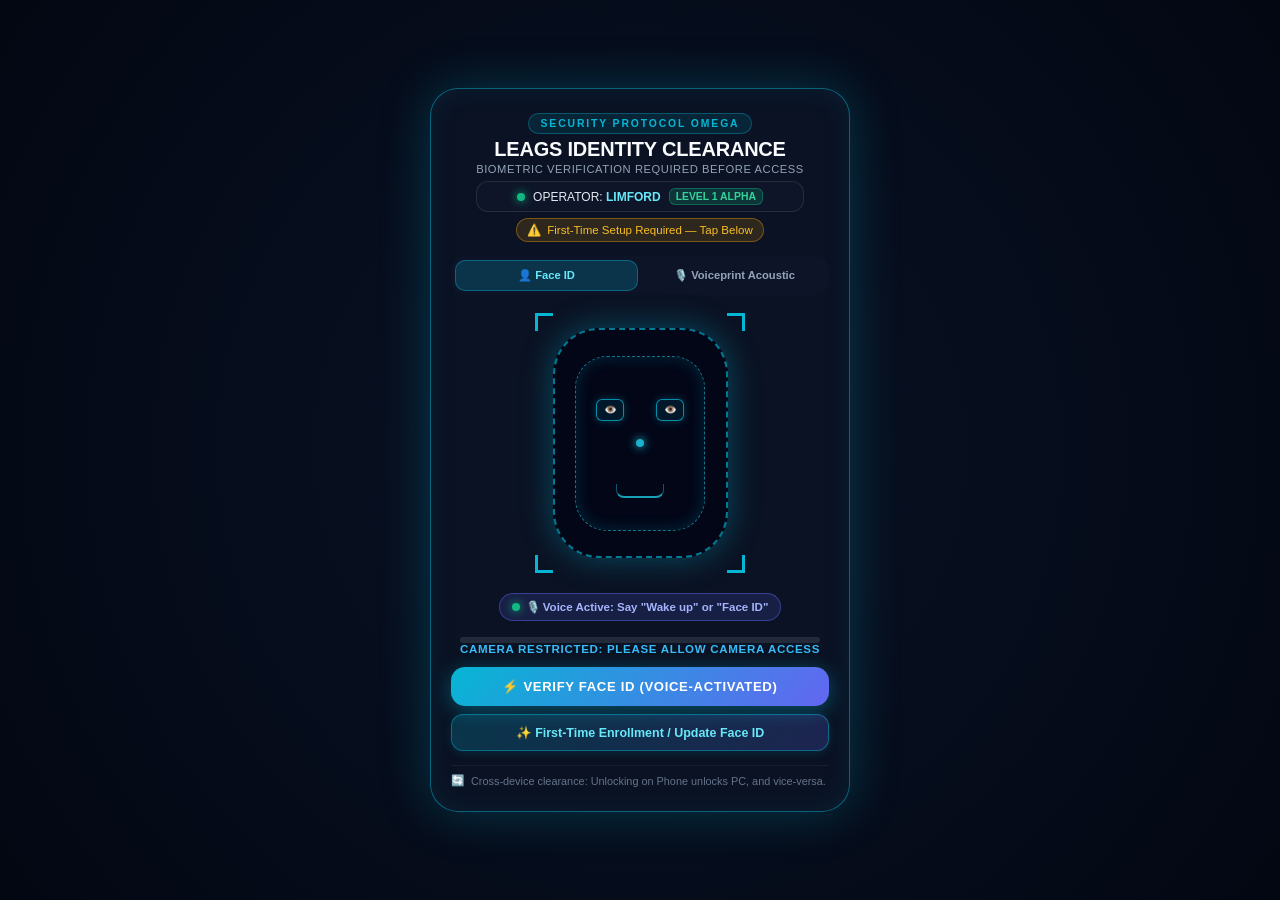
==== commit 4a074ef8: "Add dedicated First-Time Biometric Enrollment & ID Update Wizard v7" ====
--- a/docs/index.html
+++ b/docs/index.html
@@ -1409,6 +1409,7 @@
           <span>OPERATOR: <strong>LIMFORD</strong></span>
           <span class="clearance-level">LEVEL 1 ALPHA</span>
         </div>
+        <div id="gate-enrollment-status-pill" style="font-size: 0.72rem; padding: 4px 10px; border-radius: 12px; margin-top: 6px; display: inline-flex; align-items: center; gap: 6px;"></div>
       </div>
 
       <!-- Mode Selector Tabs (Strict Biometrics Only - No PIN) -->
@@ -1447,7 +1448,7 @@
 
         <div class="voice-activation-pill" id="gate-voice-active-indicator" onclick="triggerVoiceActivationPrompt()">
           <span class="pulse-dot"></span>
-          <span>🎙️ Voice Active: Say <strong>"Leags, unlock"</strong> or <strong>"Face ID"</strong></span>
+          <span>🎙️ Voice Active: Say <strong>"Wake up"</strong> or <strong>"Face ID"</strong></span>
         </div>
 
         <div class="bio-progress-container">
@@ -1461,12 +1462,9 @@
           <button class="btn-bio-verify" id="btn-start-face-scan" onclick="startBiometricFaceScan(false)">
             ⚡ VERIFY FACE ID (VOICE-ACTIVATED)
           </button>
-          <!-- One-time Initial Setup only: completely hidden once enrolled so no stranger can reset! -->
-          <div id="facial-enroll-container" style="display: none; width: 100%;">
-            <button type="button" class="btn-bio-enroll" onclick="enrollLimfordFace()" style="width: 100%; background: rgba(6, 182, 212, 0.15); border: 1px solid rgba(6,182,212,0.4); color: #67e8f9; font-size: 0.76rem; font-weight: 700; padding: 8px 12px; border-radius: 10px; cursor: pointer; display: flex; align-items: center; justify-content: center; gap: 6px;">
-              👤 Initial Setup: Enroll Limford's Face ID
-            </button>
-          </div>
+          <button type="button" class="btn-bio-enroll" onclick="openEnrollmentWizard('face')" style="width: 100%; background: linear-gradient(135deg, rgba(6, 182, 212, 0.22), rgba(99, 102, 241, 0.22)); border: 1px solid rgba(6, 182, 212, 0.45); color: #67e8f9; font-size: 0.78rem; font-weight: 700; padding: 10px 12px; border-radius: 12px; cursor: pointer; display: flex; align-items: center; justify-content: center; gap: 6px; box-shadow: 0 2px 10px rgba(6,182,212,0.15);">
+            ✨ First-Time Enrollment / Update Face ID
+          </button>
         </div>
         <canvas id="gate-canvas" width="320" height="240" style="display: none;"></canvas>
       </div>
@@ -1491,19 +1489,109 @@
           <button class="btn-bio-verify" id="btn-start-voice-scan" onclick="startGateVoiceVerify()">
             🎙️ EXAMINE VOICE FREQUENCIES
           </button>
-          <!-- One-time Initial Setup only: completely hidden once enrolled so no stranger can reset! -->
-          <div id="voice-enroll-container" style="display: none; width: 100%;">
-            <button type="button" class="btn-bio-enroll" onclick="enrollLimfordVoiceprint()" style="width: 100%; background: rgba(16, 185, 129, 0.15); border: 1px solid rgba(16,185,129,0.4); color: #6ee7b7; font-size: 0.76rem; font-weight: 700; padding: 8px 12px; border-radius: 10px; cursor: pointer; display: flex; align-items: center; justify-content: center; gap: 6px;">
-              🎙️ Initial Setup: Enroll Limford's Voiceprint
-            </button>
-          </div>
-        </div>
-      </div>
-
+          <button type="button" class="btn-bio-enroll" onclick="openEnrollmentWizard('voice')" style="width: 100%; background: linear-gradient(135deg, rgba(16, 185, 129, 0.22), rgba(6, 182, 212, 0.22)); border: 1px solid rgba(16, 185, 129, 0.45); color: #6ee7b7; font-size: 0.78rem; font-weight: 700; padding: 10px 12px; border-radius: 12px; cursor: pointer; display: flex; align-items: center; justify-content: center; gap: 6px; box-shadow: 0 2px 10px rgba(16,185,129,0.15);">
+            ✨ First-Time Enrollment / Update Voiceprint
+          </button>
+        </div>
+      </div>
 
       <div class="bio-sync-status">
         <span>🔄</span>
         <span>Cross-device clearance: Unlocking on Phone unlocks PC, and vice-versa.</span>
+      </div>
+    </div>
+  </div>
+
+  <!-- FIRST-TIME BIOMETRIC ENROLLMENT & ID UPDATE WIZARD MODAL -->
+  <div id="biometric-enrollment-wizard-modal" class="sec-hub-overlay" style="display: none; z-index: 10005;">
+    <div class="sec-hub-card" style="max-width: 440px; padding: 20px;">
+      <div style="display: flex; align-items: center; justify-content: space-between;">
+        <div style="display: flex; align-items: center; gap: 8px;">
+          <span style="font-size: 1.3rem;">🛡️</span>
+          <div style="text-align: left;">
+            <h3 style="margin: 0; font-size: 1.05rem; color: #f8fafc; font-weight: 800;">BIOMETRIC IDENTITY SETUP</h3>
+            <p style="margin: 0; font-size: 0.70rem; color: #94a3b8;">Operator: <strong style="color: #67e8f9;">Limford</strong> // Level 1 Alpha</p>
+          </div>
+        </div>
+        <button onclick="closeEnrollmentWizard()" style="background: transparent; border: none; color: #94a3b8; font-size: 1.3rem; cursor: pointer; padding: 4px;">✕</button>
+      </div>
+
+      <!-- Notice Banner -->
+      <div style="background: rgba(6, 182, 212, 0.12); border: 1px solid rgba(6, 182, 212, 0.35); border-radius: 12px; padding: 10px; text-align: left; font-size: 0.76rem; color: #e2e8f0; line-height: 1.4;">
+        <span>ℹ️ Calibrate your Face ID or Voiceprint to lock your profile. Once calibrated, only your biometrics will grant access.</span>
+      </div>
+
+      <!-- Wizard Mode Navigation -->
+      <div class="bio-mode-tabs" style="margin-bottom: 0;">
+        <button class="bio-tab-btn active" id="wizard-tab-btn-face" onclick="switchWizardTab('face')">
+          <span>📸 3D Face ID</span>
+        </button>
+        <button class="bio-tab-btn" id="wizard-tab-btn-voice" onclick="switchWizardTab('voice')">
+          <span>🎙️ Voiceprint</span>
+        </button>
+      </div>
+
+      <!-- Tab 1: 3D Face ID Calibration -->
+      <div id="wizard-pane-face" style="display: flex; flex-direction: column; gap: 12px; align-items: center; width: 100%;">
+        <div class="bio-scanner-frame" style="width: 210px; height: 260px; margin: 0 auto; position: relative; border-radius: 16px; overflow: hidden; background: #000;">
+          <video id="wizard-camera-feed" autoplay playsinline muted style="width: 100%; height: 100%; object-fit: cover;"></video>
+          <div id="wizard-laser" class="laser-scanner" style="display: none;"></div>
+          
+          <div class="facial-hud-matrix">
+            <div class="face-box-overlay">
+              <div class="face-eye-box left">👁️</div>
+              <div class="face-eye-box right">👁️</div>
+              <div class="face-nose-target"></div>
+              <div class="face-mouth-bracket"></div>
+            </div>
+          </div>
+        </div>
+
+        <div class="bio-progress-container" style="width: 100%;">
+          <div class="bio-progress-track">
+            <div class="bio-progress-fill" id="wizard-face-fill" style="width: 0%;"></div>
+          </div>
+          <div class="bio-scan-readout" id="wizard-face-readout">STANDBY: POSITION FACE AND TAP START</div>
+        </div>
+
+        <button type="button" id="btn-wizard-capture-face" class="btn-bio-verify" onclick="startWizardFaceEnrollment()" style="width: 100%; padding: 12px; font-size: 0.85rem; font-weight: 800; background: linear-gradient(135deg, #06b6d4, #6366f1);">
+          📸 CALIBRATE & ANCHOR LIMFORD'S FACE ID
+        </button>
+        <canvas id="wizard-canvas" width="320" height="240" style="display: none;"></canvas>
+      </div>
+
+      <!-- Tab 2: Voiceprint Acoustic Calibration -->
+      <div id="wizard-pane-voice" style="display: none; flex-direction: column; gap: 12px; align-items: center; width: 100%;">
+        <div class="voice-waveform-container" style="margin: 0 auto; padding: 14px;">
+          <div class="voice-mic-glow" id="wizard-mic-glow" onclick="startWizardVoiceEnrollment()">🎙️</div>
+          <div class="waveform-bars" id="wizard-waveform">
+            <span class="bar" id="wbar-0"></span><span class="bar" id="wbar-1"></span>
+            <span class="bar" id="wbar-2"></span><span class="bar" id="wbar-3"></span>
+            <span class="bar" id="wbar-4"></span><span class="bar" id="wbar-5"></span>
+            <span class="bar" id="wbar-6"></span><span class="bar" id="wbar-7"></span>
+          </div>
+        </div>
+
+        <p class="voice-prompt-text" style="font-size: 0.82rem; margin: 0;">
+          Speak operator passphrase clearly:<br>
+          <strong style="color: #67e8f9; font-size: 0.95rem;">"I am Limford, authorize Leags."</strong>
+        </p>
+
+        <div class="bio-scan-readout" id="wizard-voice-readout">ACOUSTIC FFT ENGINE READY</div>
+
+        <button type="button" id="btn-wizard-record-voice" class="btn-bio-verify" onclick="startWizardVoiceEnrollment()" style="width: 100%; padding: 12px; font-size: 0.85rem; font-weight: 800; background: linear-gradient(135deg, #10b981, #06b6d4);">
+          🎙️ RECORD & ANCHOR VOICEPRINT
+        </button>
+      </div>
+
+      <!-- Footer Buttons -->
+      <div style="display: flex; gap: 8px; width: 100%; margin-top: 4px;">
+        <button type="button" id="btn-wizard-finish" onclick="finishEnrollmentAndUnlock()" class="btn-bio-verify" style="flex: 1; padding: 10px; font-size: 0.80rem; background: rgba(16, 185, 129, 0.25); border: 1px solid rgba(16, 185, 129, 0.5); color: #6ee7b7;">
+          ⚡ FINISH & UNLOCK LEAGS
+        </button>
+        <button type="button" onclick="closeEnrollmentWizard()" style="background: rgba(255,255,255,0.08); border: 1px solid rgba(255,255,255,0.15); color: #cbd5e1; font-size: 0.78rem; padding: 10px 14px; border-radius: 10px; cursor: pointer;">
+          Cancel
+        </button>
       </div>
     </div>
   </div>
@@ -1538,6 +1626,12 @@
         </div>
         <button onclick="recalibrateVoiceFromVault()" style="background: rgba(16, 185, 129, 0.2); border: 1px solid rgba(16, 185, 129, 0.4); color: #6ee7b7; font-size: 0.76rem; font-weight: 700; padding: 8px 12px; border-radius: 8px; cursor: pointer;">
           🎙️ Retake Voiceprint Biometrics
+        </button>
+
+        <div style="height: 1px; background: rgba(255,255,255,0.06); margin: 4px 0;"></div>
+
+        <button onclick="closeSecurityHub(); openEnrollmentWizard('face');" style="background: linear-gradient(135deg, rgba(99, 102, 241, 0.25), rgba(6, 182, 212, 0.25)); border: 1px solid rgba(99, 102, 241, 0.5); color: #c7d2fe; font-size: 0.78rem; font-weight: 700; padding: 9px 12px; border-radius: 8px; cursor: pointer;">
+          ✨ Open First-Time Setup & ID Update Wizard
         </button>
       </div>
 
@@ -2059,6 +2153,6 @@
   <div id="toast" class="toast"></div>
 
   <!-- App Script with Cache-Busting -->
-  <script src="app.js?v=faceid-v6"></script>
+  <script src="app.js?v=faceid-v7"></script>
 </body>
 </html>
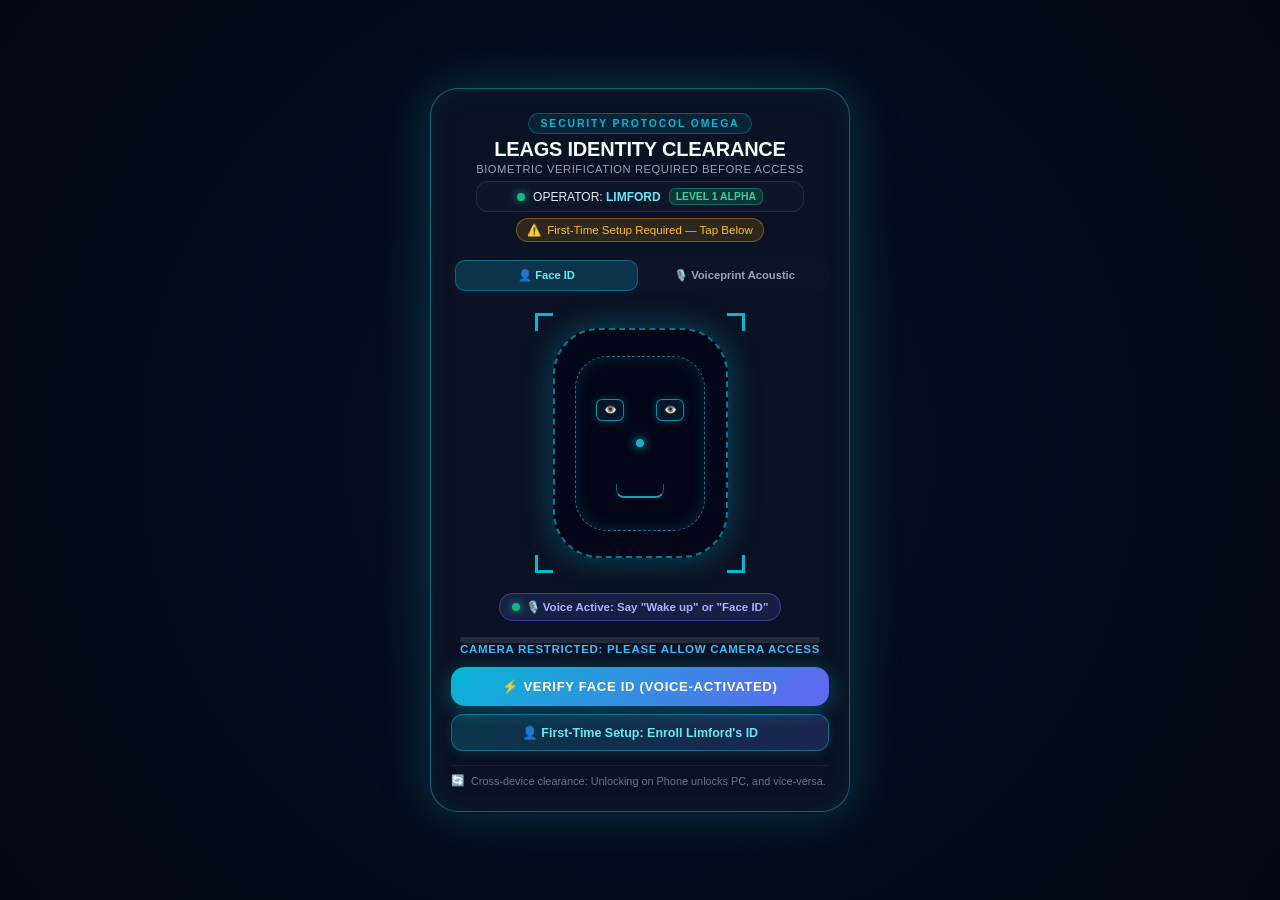
==== commit 4029c969: "Strict lockscreen protection: one-time setup only, hide update once enrolled, enable display none on" ====
--- a/docs/index.html
+++ b/docs/index.html
@@ -918,8 +918,10 @@
 
     .bio-gate-overlay.unlocked {
       opacity: 0;
-      pointer-events: none;
+      pointer-events: none !important;
       transform: scale(1.05);
+      visibility: hidden !important;
+      display: none !important;
     }
 
     .bio-gate-modal {
@@ -1462,9 +1464,11 @@
           <button class="btn-bio-verify" id="btn-start-face-scan" onclick="startBiometricFaceScan(false)">
             ⚡ VERIFY FACE ID (VOICE-ACTIVATED)
           </button>
-          <button type="button" class="btn-bio-enroll" onclick="openEnrollmentWizard('face')" style="width: 100%; background: linear-gradient(135deg, rgba(6, 182, 212, 0.22), rgba(99, 102, 241, 0.22)); border: 1px solid rgba(6, 182, 212, 0.45); color: #67e8f9; font-size: 0.78rem; font-weight: 700; padding: 10px 12px; border-radius: 12px; cursor: pointer; display: flex; align-items: center; justify-content: center; gap: 6px; box-shadow: 0 2px 10px rgba(6,182,212,0.15);">
-            ✨ First-Time Enrollment / Update Face ID
-          </button>
+          <div id="lock-screen-first-time-enroll-face" style="width: 100%; display: none;">
+            <button type="button" class="btn-bio-enroll" onclick="openEnrollmentWizard('face')" style="width: 100%; background: linear-gradient(135deg, rgba(6, 182, 212, 0.22), rgba(99, 102, 241, 0.22)); border: 1px solid rgba(6, 182, 212, 0.45); color: #67e8f9; font-size: 0.78rem; font-weight: 700; padding: 10px 12px; border-radius: 12px; cursor: pointer; display: flex; align-items: center; justify-content: center; gap: 6px; box-shadow: 0 2px 10px rgba(6,182,212,0.15);">
+              👤 First-Time Setup: Enroll Limford's ID
+            </button>
+          </div>
         </div>
         <canvas id="gate-canvas" width="320" height="240" style="display: none;"></canvas>
       </div>
@@ -1489,9 +1493,11 @@
           <button class="btn-bio-verify" id="btn-start-voice-scan" onclick="startGateVoiceVerify()">
             🎙️ EXAMINE VOICE FREQUENCIES
           </button>
-          <button type="button" class="btn-bio-enroll" onclick="openEnrollmentWizard('voice')" style="width: 100%; background: linear-gradient(135deg, rgba(16, 185, 129, 0.22), rgba(6, 182, 212, 0.22)); border: 1px solid rgba(16, 185, 129, 0.45); color: #6ee7b7; font-size: 0.78rem; font-weight: 700; padding: 10px 12px; border-radius: 12px; cursor: pointer; display: flex; align-items: center; justify-content: center; gap: 6px; box-shadow: 0 2px 10px rgba(16,185,129,0.15);">
-            ✨ First-Time Enrollment / Update Voiceprint
-          </button>
+          <div id="lock-screen-first-time-enroll-voice" style="width: 100%; display: none;">
+            <button type="button" class="btn-bio-enroll" onclick="openEnrollmentWizard('voice')" style="width: 100%; background: linear-gradient(135deg, rgba(16, 185, 129, 0.22), rgba(6, 182, 212, 0.22)); border: 1px solid rgba(16, 185, 129, 0.45); color: #6ee7b7; font-size: 0.78rem; font-weight: 700; padding: 10px 12px; border-radius: 12px; cursor: pointer; display: flex; align-items: center; justify-content: center; gap: 6px; box-shadow: 0 2px 10px rgba(16,185,129,0.15);">
+              🎙️ First-Time Setup: Enroll Voiceprint
+            </button>
+          </div>
         </div>
       </div>
 
@@ -2153,6 +2159,6 @@
   <div id="toast" class="toast"></div>
 
   <!-- App Script with Cache-Busting -->
-  <script src="app.js?v=faceid-v7"></script>
+  <script src="app.js?v=faceid-v8"></script>
 </body>
 </html>
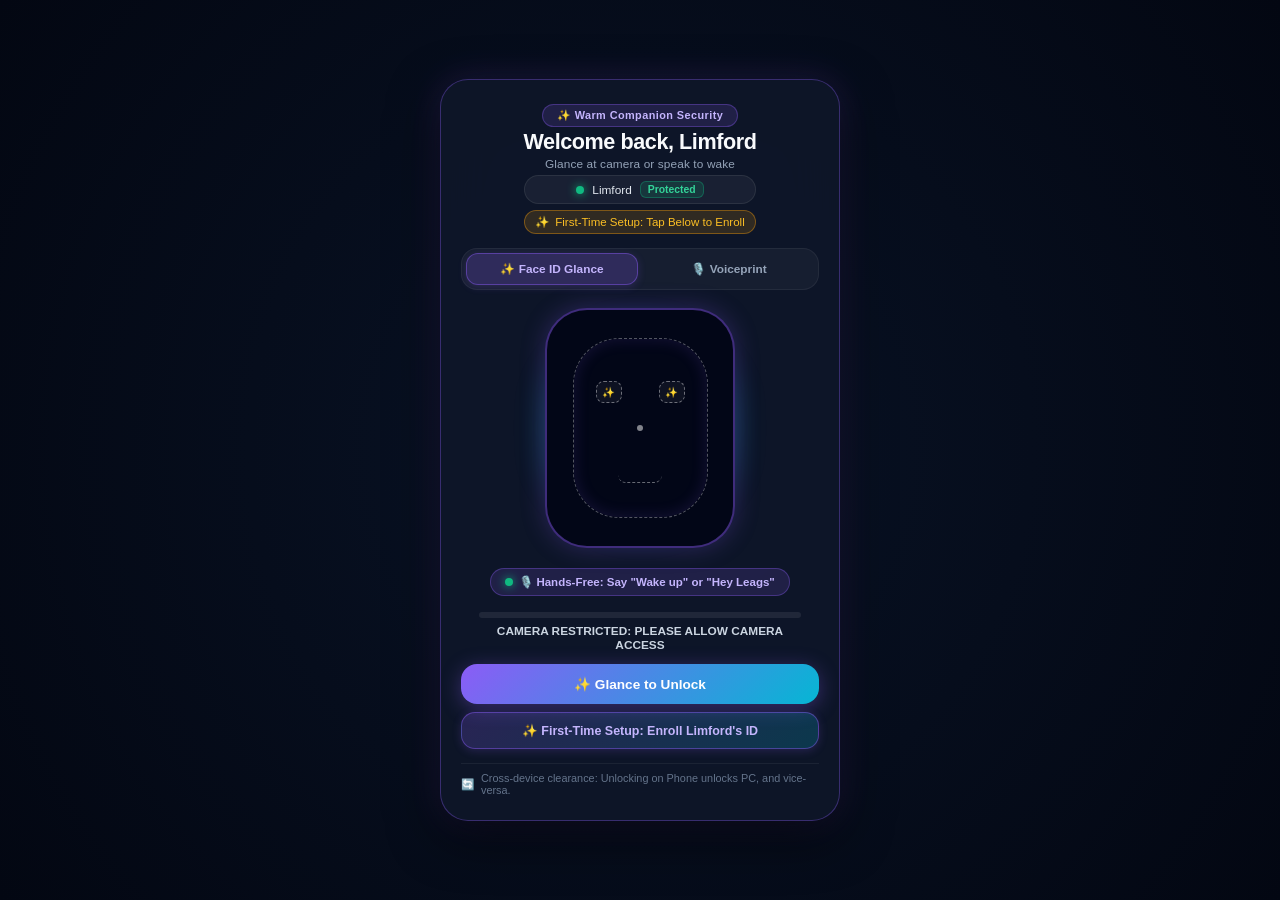
==== commit 33e75b0e: "Redesign warm human companion UI with living AI orb, lock down one-time enrollment, deploy new human" ====
--- a/docs/index.html
+++ b/docs/index.html
@@ -3,26 +3,28 @@
 <head>
   <meta charset="UTF-8">
   <meta name="viewport" content="width=device-width, initial-scale=1.0, maximum-scale=1.0, user-scalable=no">
-  <meta name="theme-color" content="#070a13">
+  <meta name="theme-color" content="#07090e">
   <meta name="apple-mobile-web-app-capable" content="yes">
   <meta name="apple-mobile-web-app-status-bar-style" content="black-translucent">
-  <title>Leags AI Hub</title>
+  <meta name="apple-mobile-web-app-title" content="Leags">
+  <title>Leags Companion</title>
   <link rel="manifest" href="manifest.json">
   <link rel="icon" type="image/png" href="icon.png">
+  <link rel="apple-touch-icon" href="icon.png">
   <script src="mqtt.min.js"></script>
   <style>
     :root {
-      --bg-main: #070a13;
-      --bg-card: rgba(15, 23, 42, 0.88);
+      --bg-main: #07090e;
+      --bg-card: rgba(15, 23, 42, 0.78);
       --border-subtle: rgba(255, 255, 255, 0.08);
-      --border-active: rgba(99, 102, 241, 0.45);
-      --primary: #6366f1;
-      --primary-glow: rgba(99, 102, 241, 0.4);
+      --border-active: rgba(139, 92, 246, 0.45);
+      --primary: #8b5cf6;
+      --primary-glow: rgba(139, 92, 246, 0.4);
       --cyan: #06b6d4;
       --cyan-glow: rgba(6, 182, 212, 0.4);
       --success: #10b981;
       --warning: #f59e0b;
-      --danger: #ef4444;
+      --danger: #f43f5e;
       --text-main: #f8fafc;
       --text-muted: #94a3b8;
       --font-family: -apple-system, BlinkMacSystemFont, "Segoe UI", Roboto, Helvetica, Arial, sans-serif;
@@ -925,12 +927,12 @@
     }
 
     .bio-gate-modal {
-      background: rgba(11, 19, 36, 0.96);
-      border: 1px solid rgba(6, 182, 212, 0.5);
-      box-shadow: 0 0 50px rgba(6, 182, 212, 0.25), inset 0 0 30px rgba(6, 182, 212, 0.08);
+      background: rgba(15, 23, 42, 0.90);
+      border: 1px solid rgba(139, 92, 246, 0.35);
+      box-shadow: 0 15px 50px rgba(0, 0, 0, 0.65), 0 0 35px rgba(139, 92, 246, 0.2);
       border-radius: 28px;
       width: 100%;
-      max-width: 420px;
+      max-width: 400px;
       padding: 24px 20px;
       display: flex;
       flex-direction: column;
@@ -939,36 +941,36 @@
       text-align: center;
       position: relative;
       overflow: hidden;
+      backdrop-filter: blur(24px);
+      -webkit-backdrop-filter: blur(24px);
     }
 
     .bio-gate-glow-badge {
-      font-size: 0.65rem;
-      letter-spacing: 0.18em;
-      font-weight: 800;
-      color: #06b6d4;
-      text-transform: uppercase;
-      background: rgba(6, 182, 212, 0.12);
-      border: 1px solid rgba(6, 182, 212, 0.35);
-      padding: 4px 12px;
+      font-size: 0.68rem;
+      letter-spacing: 0.04em;
+      font-weight: 700;
+      color: #c4b5fd;
+      background: rgba(139, 92, 246, 0.15);
+      border: 1px solid rgba(139, 92, 246, 0.35);
+      padding: 4px 14px;
       border-radius: 20px;
       display: inline-block;
-      margin-bottom: 4px;
+      margin-bottom: 2px;
     }
 
     .bio-gate-title {
-      font-size: 1.25rem;
+      font-size: 1.35rem;
       font-weight: 800;
       color: #f8fafc;
-      letter-spacing: -0.01em;
+      letter-spacing: -0.02em;
       margin-bottom: 2px;
     }
 
     .bio-gate-sub {
-      font-size: 0.70rem;
+      font-size: 0.74rem;
       color: #94a3b8;
-      letter-spacing: 0.05em;
-      text-transform: uppercase;
-      margin-bottom: 6px;
+      letter-spacing: 0.01em;
+      margin-bottom: 4px;
     }
 
     .bio-operator-tag {
@@ -976,25 +978,25 @@
       align-items: center;
       justify-content: center;
       gap: 8px;
-      background: rgba(15, 23, 42, 0.8);
-      border: 1px solid rgba(255, 255, 255, 0.1);
-      padding: 6px 14px;
-      border-radius: 12px;
-      font-size: 0.75rem;
+      background: rgba(255, 255, 255, 0.05);
+      border: 1px solid rgba(255, 255, 255, 0.08);
+      padding: 5px 14px;
+      border-radius: 20px;
+      font-size: 0.74rem;
       color: #e2e8f0;
     }
 
     .bio-operator-tag strong {
-      color: #67e8f9;
+      color: #c4b5fd;
     }
 
     .clearance-level {
-      background: rgba(16, 185, 129, 0.2);
+      background: rgba(16, 185, 129, 0.15);
       color: #34d399;
-      border: 1px solid rgba(16, 185, 129, 0.4);
+      border: 1px solid rgba(16, 185, 129, 0.35);
       font-size: 0.65rem;
       font-weight: 700;
-      padding: 2px 6px;
+      padding: 2px 7px;
       border-radius: 6px;
     }
 
@@ -1017,9 +1019,10 @@
       display: flex;
       gap: 6px;
       width: 100%;
-      background: rgba(15, 23, 42, 0.6);
+      background: rgba(255, 255, 255, 0.04);
       padding: 4px;
-      border-radius: 14px;
+      border-radius: 16px;
+      border: 1px solid rgba(255, 255, 255, 0.06);
     }
 
     .bio-tab-btn {
@@ -1027,18 +1030,19 @@
       background: transparent;
       border: none;
       color: #94a3b8;
-      padding: 8px 4px;
-      font-size: 0.70rem;
+      padding: 8px 6px;
+      font-size: 0.74rem;
       font-weight: 700;
-      border-radius: 10px;
+      border-radius: 12px;
       cursor: pointer;
-      transition: all 0.2s;
+      transition: all 0.2s ease;
     }
 
     .bio-tab-btn.active {
-      background: rgba(6, 182, 212, 0.2);
-      color: #67e8f9;
-      border: 1px solid rgba(6, 182, 212, 0.4);
+      background: rgba(139, 92, 246, 0.22);
+      color: #c4b5fd;
+      border: 1px solid rgba(139, 92, 246, 0.45);
+      box-shadow: 0 2px 8px rgba(139, 92, 246, 0.2);
     }
 
     .bio-mode-content {
@@ -1050,51 +1054,62 @@
     }
 
     .bio-scanner-frame {
+      display: none;
+    }
+
+    .cyber-bracket {
+      display: none !important;
+    }
+
+    /* Organic Glance Viewfinder */
+    .glance-viewfinder-wrap {
       position: relative;
-      width: 175px;
-      height: 175px;
+      width: 190px;
+      height: 240px;
       display: flex;
       align-items: center;
       justify-content: center;
       margin: 4px 0;
     }
 
-    .cyber-bracket {
+    .glance-aura-ring {
       position: absolute;
-      width: 18px;
-      height: 18px;
-      border-color: #06b6d4;
-      border-style: solid;
+      inset: -8px;
+      border-radius: 48px;
+      background: radial-gradient(circle, rgba(139, 92, 246, 0.35) 0%, rgba(6, 182, 212, 0.25) 50%, transparent 70%);
+      filter: blur(12px);
+      animation: glanceAuraPulse 3s infinite alternate ease-in-out;
       pointer-events: none;
     }
-    .cyber-bracket.top-left { top: 0; left: 0; border-width: 3px 0 0 3px; }
-    .cyber-bracket.top-right { top: 0; right: 0; border-width: 3px 3px 0 0; }
-    .cyber-bracket.bottom-left { bottom: 0; left: 0; border-width: 0 0 3px 3px; }
-    .cyber-bracket.bottom-right { bottom: 0; right: 0; border-width: 0 3px 3px 0; }
+
+    @keyframes glanceAuraPulse {
+      0% { transform: scale(0.96); opacity: 0.6; }
+      100% { transform: scale(1.08); opacity: 1; }
+    }
 
     .viewfinder-face, .viewfinder-circle {
-      width: 175px;
-      height: 230px;
-      border-radius: 46px;
+      width: 190px;
+      height: 240px;
+      border-radius: 42px;
       position: relative;
       overflow: hidden;
       background: #020617;
-      border: 2px dashed rgba(6, 182, 212, 0.65);
-      box-shadow: 0 0 32px rgba(6, 182, 212, 0.35);
+      border: 2px solid rgba(139, 92, 246, 0.45);
+      box-shadow: 0 0 25px rgba(139, 92, 246, 0.25);
       display: flex;
       align-items: center;
       justify-content: center;
-      transition: all 0.4s ease;
+      transition: all 0.35s ease;
     }
 
     .viewfinder-face.verified, .viewfinder-circle.verified {
       border: 2px solid #10b981 !important;
-      box-shadow: 0 0 40px rgba(16, 185, 129, 0.65) !important;
+      box-shadow: 0 0 35px rgba(16, 185, 129, 0.65) !important;
     }
 
     .viewfinder-face.denied, .viewfinder-circle.denied {
-      border: 2px solid #ef4444 !important;
-      box-shadow: 0 0 40px rgba(239, 68, 68, 0.65) !important;
+      border: 2px solid #f43f5e !important;
+      box-shadow: 0 0 35px rgba(244, 63, 94, 0.65) !important;
     }
 
     .viewfinder-face video, .viewfinder-circle video {
@@ -1111,22 +1126,10 @@
     }
 
     .laser-scanner {
-      position: absolute;
-      top: 0; left: 0; right: 0;
-      height: 3px;
-      background: #22d3ee;
-      box-shadow: 0 0 15px #22d3ee;
-      animation: laserSweep 1.8s infinite alternate ease-in-out;
-      display: none;
-      z-index: 10;
-    }
-
-    @keyframes laserSweep {
-      0% { top: 6%; }
-      100% { top: 94%; }
-    }
-
-    /* 3D Facial Landmark Tracking Matrix HUD */
+      display: none !important;
+    }
+
+    /* Dotted Human Facial Focus Contour */
     .facial-hud-matrix {
       position: absolute;
       inset: 0;
@@ -1139,53 +1142,54 @@
 
     .face-box-overlay {
       position: absolute;
-      width: 130px;
-      height: 175px;
-      border: 1.5px dashed rgba(34, 211, 238, 0.55);
-      border-radius: 32px;
-      box-shadow: inset 0 0 16px rgba(6, 182, 212, 0.2);
+      width: 135px;
+      height: 180px;
+      border: 1.5px dashed rgba(255, 255, 255, 0.32);
+      border-radius: 46px;
+      box-shadow: inset 0 0 16px rgba(139, 92, 246, 0.15);
       display: flex;
       flex-direction: column;
       align-items: center;
       justify-content: space-around;
       transition: all 0.3s ease;
+    }
+
+    .viewfinder-face.verified .face-box-overlay {
+      border: 2px solid #10b981;
+      box-shadow: inset 0 0 20px rgba(16, 185, 129, 0.3);
     }
 
     .face-eye-box {
       position: absolute;
       top: 42px;
-      width: 28px;
+      width: 26px;
       height: 22px;
-      border: 1.5px solid rgba(6, 182, 212, 0.75);
-      border-radius: 6px;
+      border: 1px dashed rgba(255, 255, 255, 0.4);
+      border-radius: 8px;
       display: flex;
       align-items: center;
       justify-content: center;
       font-size: 0.65rem;
-      background: rgba(6, 182, 212, 0.1);
-      box-shadow: 0 0 8px rgba(6, 182, 212, 0.3);
-    }
-    .face-eye-box.left { left: 20px; }
-    .face-eye-box.right { right: 20px; }
+      background: rgba(255, 255, 255, 0.05);
+    }
+    .face-eye-box.left { left: 22px; }
+    .face-eye-box.right { right: 22px; }
 
     .face-nose-target {
       position: absolute;
-      top: 82px;
-      width: 8px;
-      height: 8px;
+      top: 86px;
+      width: 6px;
+      height: 6px;
       border-radius: 50%;
-      background: rgba(34, 211, 238, 0.85);
-      box-shadow: 0 0 10px #22d3ee;
+      background: rgba(255, 255, 255, 0.5);
     }
 
     .face-mouth-bracket {
       position: absolute;
-      bottom: 32px;
-      width: 48px;
-      height: 14px;
-      border-bottom: 2px solid rgba(34, 211, 238, 0.75);
-      border-left: 1.5px solid rgba(34, 211, 238, 0.4);
-      border-right: 1.5px solid rgba(34, 211, 238, 0.4);
+      bottom: 34px;
+      width: 44px;
+      height: 12px;
+      border-bottom: 1.5px dashed rgba(255, 255, 255, 0.4);
       border-radius: 0 0 8px 8px;
     }
 
@@ -1193,29 +1197,21 @@
       display: inline-flex;
       align-items: center;
       gap: 6px;
-      background: rgba(99, 102, 241, 0.16);
-      border: 1px solid rgba(99, 102, 241, 0.45);
-      color: #a5b4fc;
+      background: rgba(139, 92, 246, 0.15);
+      border: 1px solid rgba(139, 92, 246, 0.35);
+      color: #c4b5fd;
       font-size: 0.72rem;
       font-weight: 700;
-      padding: 6px 12px;
+      padding: 6px 14px;
       border-radius: 20px;
       margin: 4px 0;
       cursor: pointer;
-    }
-
-    .call-action-card {
-      background: rgba(15, 23, 42, 0.95);
-      border: 1px solid rgba(6, 182, 212, 0.4);
-      border-radius: 12px;
-      padding: 10px 14px;
-      margin-top: 8px;
-      box-shadow: 0 4px 15px rgba(0, 0, 0, 0.3);
-      text-align: left;
-    }
-      to { transform: rotate(360deg); }
-    }
-
+      transition: all 0.2s ease;
+    }
+
+    .voice-activation-pill:hover {
+      background: rgba(139, 92, 246, 0.25);
+    }
 
     .bio-progress-container {
       width: 90%;
@@ -1228,7 +1224,7 @@
     .bio-progress-track {
       width: 100%;
       height: 6px;
-      background: rgba(255, 255, 255, 0.1);
+      background: rgba(255, 255, 255, 0.08);
       border-radius: 10px;
       overflow: hidden;
     }
@@ -1236,32 +1232,238 @@
     .bio-progress-fill {
       height: 100%;
       width: 0%;
-      background: linear-gradient(90deg, #06b6d4, #10b981);
+      background: linear-gradient(90deg, #8b5cf6, #06b6d4, #10b981);
       border-radius: 10px;
       transition: width 0.3s ease;
     }
 
     .bio-scan-readout {
-      font-size: 0.72rem;
-      font-weight: 700;
-      letter-spacing: 0.06em;
-      color: #38bdf8;
-      text-transform: uppercase;
+      font-size: 0.74rem;
+      font-weight: 600;
+      color: #cbd5e1;
     }
 
     .btn-bio-verify {
-      background: linear-gradient(135deg, #06b6d4, #6366f1);
+      background: linear-gradient(135deg, #8b5cf6, #06b6d4);
       border: none;
       color: #fff;
-      font-weight: 800;
-      font-size: 0.82rem;
-      letter-spacing: 0.05em;
+      font-weight: 700;
+      font-size: 0.85rem;
       padding: 12px 20px;
-      border-radius: 14px;
+      border-radius: 16px;
       cursor: pointer;
-      box-shadow: 0 4px 20px rgba(6, 182, 212, 0.4);
-      transition: all 0.2s;
+      box-shadow: 0 4px 20px rgba(139, 92, 246, 0.35);
+      transition: all 0.2s ease;
       width: 100%;
+    }
+    .btn-bio-verify:hover {
+      transform: translateY(-1px);
+      box-shadow: 0 6px 24px rgba(139, 92, 246, 0.5);
+    }
+    .btn-bio-verify:active {
+      transform: scale(0.97);
+    }
+
+    /* ================= LIVING HUMAN AI COMPANION ORB STYLES ================= */
+    .human-companion-hero {
+      display: flex;
+      flex-direction: column;
+      align-items: center;
+      justify-content: center;
+      padding: 18px 14px 10px;
+      position: relative;
+      text-align: center;
+      transition: all 0.4s ease;
+    }
+
+    .human-orb-wrapper {
+      position: relative;
+      width: 130px;
+      height: 130px;
+      display: flex;
+      align-items: center;
+      justify-content: center;
+      cursor: pointer;
+      margin-bottom: 10px;
+    }
+
+    .human-orb-halo {
+      position: absolute;
+      inset: -14px;
+      border-radius: 50%;
+      background: radial-gradient(circle, rgba(139, 92, 246, 0.4) 0%, rgba(6, 182, 212, 0.22) 45%, transparent 70%);
+      filter: blur(16px);
+      animation: haloBreathe 4s infinite alternate ease-in-out;
+      pointer-events: none;
+    }
+
+    .human-orb-core {
+      position: relative;
+      width: 100px;
+      height: 100px;
+      border-radius: 50%;
+      background: radial-gradient(circle at 35% 35%, #c084fc 0%, #8b5cf6 35%, #3b82f6 68%, #06b6d4 100%);
+      box-shadow: 
+        0 0 45px rgba(139, 92, 246, 0.5),
+        0 0 20px rgba(6, 182, 212, 0.4),
+        inset 0 0 22px rgba(255, 255, 255, 0.45);
+      animation: orbFloat 5s infinite ease-in-out;
+      display: flex;
+      align-items: center;
+      justify-content: center;
+      transition: all 0.35s cubic-bezier(0.4, 0, 0.2, 1);
+      overflow: hidden;
+    }
+
+    .human-orb-core::before {
+      content: '';
+      position: absolute;
+      top: 10%;
+      left: 18%;
+      width: 35%;
+      height: 25%;
+      border-radius: 50%;
+      background: radial-gradient(circle, rgba(255, 255, 255, 0.8) 0%, rgba(255, 255, 255, 0) 100%);
+      transform: rotate(-30deg);
+      pointer-events: none;
+    }
+
+    .human-orb-inner {
+      position: absolute;
+      inset: 10px;
+      border-radius: 50%;
+      background: conic-gradient(from 180deg at 50% 50%, #f43f5e, #8b5cf6, #06b6d4, #10b981, #f59e0b, #f43f5e);
+      filter: blur(8px);
+      opacity: 0.85;
+      animation: orbRotate 6s infinite linear;
+    }
+
+    .orb-pulse-ring {
+      position: absolute;
+      inset: 0;
+      border-radius: 50%;
+      border: 1.5px solid rgba(139, 92, 246, 0.4);
+      pointer-events: none;
+      opacity: 0;
+    }
+
+    /* Orb Listening State */
+    .human-orb-core.listening, .human-companion-hero.listening .human-orb-core {
+      transform: scale(1.15);
+      box-shadow: 
+        0 0 60px rgba(6, 182, 212, 0.75),
+        0 0 35px rgba(139, 92, 246, 0.6),
+        inset 0 0 28px rgba(255, 255, 255, 0.6);
+      animation: orbListeningPulse 1.2s infinite alternate ease-in-out;
+    }
+
+    .human-companion-hero.listening .orb-pulse-ring.ring-1 {
+      animation: pulseRingOut 1.8s infinite cubic-bezier(0.2, 0.8, 0.2, 1);
+    }
+    .human-companion-hero.listening .orb-pulse-ring.ring-2 {
+      animation: pulseRingOut 1.8s infinite 0.6s cubic-bezier(0.2, 0.8, 0.2, 1);
+    }
+
+    /* Orb Speaking State */
+    .human-orb-core.speaking, .human-companion-hero.speaking .human-orb-core {
+      transform: scale(1.08);
+      box-shadow: 
+        0 0 50px rgba(244, 63, 94, 0.65),
+        0 0 30px rgba(245, 158, 11, 0.5),
+        inset 0 0 28px rgba(255, 255, 255, 0.6);
+      animation: orbSpeakingRipple 0.8s infinite alternate ease-in-out;
+    }
+
+    /* Orb Thinking State */
+    .human-orb-core.thinking, .human-companion-hero.thinking .human-orb-core {
+      animation: orbThinkingRotate 1.2s infinite linear;
+    }
+
+    @keyframes orbFloat {
+      0%, 100% { transform: translateY(0px) scale(1); }
+      50% { transform: translateY(-6px) scale(1.03); }
+    }
+
+    @keyframes haloBreathe {
+      0% { transform: scale(0.95); opacity: 0.6; }
+      100% { transform: scale(1.18); opacity: 0.95; }
+    }
+
+    @keyframes orbRotate {
+      0% { transform: rotate(0deg); }
+      100% { transform: rotate(360deg); }
+    }
+
+    @keyframes orbListeningPulse {
+      0% { transform: scale(1.1); filter: brightness(1.05); }
+      100% { transform: scale(1.22); filter: brightness(1.25); }
+    }
+
+    @keyframes orbSpeakingRipple {
+      0% { transform: scale(1.02); filter: hue-rotate(0deg); }
+      100% { transform: scale(1.14); filter: hue-rotate(45deg); }
+    }
+
+    @keyframes orbThinkingRotate {
+      0% { transform: rotate(0deg) scale(1.04); }
+      100% { transform: rotate(360deg) scale(1.04); }
+    }
+
+    @keyframes pulseRingOut {
+      0% { transform: scale(0.85); opacity: 0.8; border-color: rgba(6, 182, 212, 0.8); }
+      100% { transform: scale(1.85); opacity: 0; border-color: rgba(139, 92, 246, 0.2); }
+    }
+
+    .human-orb-caption {
+      display: flex;
+      flex-direction: column;
+      gap: 3px;
+    }
+
+    .human-orb-caption h3 {
+      font-size: 1.15rem;
+      font-weight: 700;
+      color: #f8fafc;
+      letter-spacing: -0.01em;
+    }
+
+    .human-orb-caption p {
+      font-size: 0.78rem;
+      color: #94a3b8;
+      font-weight: 500;
+    }
+
+    .human-quick-chips {
+      display: flex;
+      gap: 8px;
+      overflow-x: auto;
+      max-width: 100%;
+      padding: 10px 4px 4px;
+      scrollbar-width: none;
+    }
+    .human-quick-chips::-webkit-scrollbar { display: none; }
+
+    .human-chip {
+      background: rgba(255, 255, 255, 0.05);
+      border: 1px solid rgba(255, 255, 255, 0.12);
+      color: #e2e8f0;
+      font-size: 0.74rem;
+      font-weight: 600;
+      padding: 6px 14px;
+      border-radius: 20px;
+      white-space: nowrap;
+      cursor: pointer;
+      transition: all 0.2s ease;
+      display: inline-flex;
+      align-items: center;
+      gap: 5px;
+    }
+
+    .human-chip:hover, .human-chip:active {
+      background: rgba(139, 92, 246, 0.2);
+      border-color: rgba(139, 92, 246, 0.4);
+      color: #c4b5fd;
+      transform: translateY(-1px);
     }
 
     .btn-bio-verify:active {
@@ -1403,13 +1605,13 @@
   <div id="mandatory-security-gate" class="bio-gate-overlay">
     <div class="bio-gate-modal">
       <div class="bio-gate-header">
-        <div class="bio-gate-glow-badge">SECURITY PROTOCOL OMEGA</div>
-        <h2 class="bio-gate-title">LEAGS IDENTITY CLEARANCE</h2>
-        <p class="bio-gate-sub">BIOMETRIC VERIFICATION REQUIRED BEFORE ACCESS</p>
+        <div class="bio-gate-glow-badge">✨ Warm Companion Security</div>
+        <h2 class="bio-gate-title">Welcome back, Limford</h2>
+        <p class="bio-gate-sub">Glance at camera or speak to wake</p>
         <div class="bio-operator-tag">
           <span class="pulse-dot"></span>
-          <span>OPERATOR: <strong>LIMFORD</strong></span>
-          <span class="clearance-level">LEVEL 1 ALPHA</span>
+          <span>Limford</span>
+          <span class="clearance-level">Protected</span>
         </div>
         <div id="gate-enrollment-status-pill" style="font-size: 0.72rem; padding: 4px 10px; border-radius: 12px; margin-top: 6px; display: inline-flex; align-items: center; gap: 6px;"></div>
       </div>
@@ -1417,30 +1619,26 @@
       <!-- Mode Selector Tabs (Strict Biometrics Only - No PIN) -->
       <div class="bio-mode-tabs">
         <button class="bio-tab-btn active" id="tab-btn-facial" onclick="switchBioMode('facial')">
-          <span>👤 Face ID</span>
+          <span>✨ Face ID Glance</span>
         </button>
         <button class="bio-tab-btn" id="tab-btn-voice" onclick="switchBioMode('voice')">
-          <span>🎙️ Voiceprint Acoustic</span>
+          <span>🎙️ Voiceprint</span>
         </button>
       </div>
 
       <!-- Mode 1: 3D Face ID View with Voice Activation -->
       <div class="bio-mode-content" id="bio-mode-facial">
-        <div class="bio-scanner-frame" style="width: 210px; height: 260px;">
-          <div class="cyber-bracket top-left"></div>
-          <div class="cyber-bracket top-right"></div>
-          <div class="cyber-bracket bottom-left"></div>
-          <div class="cyber-bracket bottom-right"></div>
-
+        <div class="glance-viewfinder-wrap">
+          <div class="glance-aura-ring"></div>
           <div class="viewfinder-face" id="gate-viewfinder">
             <video id="gate-camera-feed" autoplay playsinline muted></video>
-            <div class="laser-scanner" id="gate-laser"></div>
-
-            <!-- 3D Facial HUD Targeting Matrix -->
+            <div class="laser-scanner" id="gate-laser" style="display: none;"></div>
+
+            <!-- Dotted Human Facial Focus HUD -->
             <div class="facial-hud-matrix" id="gate-facial-hud">
               <div class="face-box-overlay" id="gate-face-box">
-                <div class="face-eye-box left" id="gate-eye-left">👁️</div>
-                <div class="face-eye-box right" id="gate-eye-right">👁️</div>
+                <div class="face-eye-box left" id="gate-eye-left">✨</div>
+                <div class="face-eye-box right" id="gate-eye-right">✨</div>
                 <div class="face-nose-target" id="gate-nose-target"></div>
                 <div class="face-mouth-bracket" id="gate-mouth-target"></div>
               </div>
@@ -1450,23 +1648,23 @@
 
         <div class="voice-activation-pill" id="gate-voice-active-indicator" onclick="triggerVoiceActivationPrompt()">
           <span class="pulse-dot"></span>
-          <span>🎙️ Voice Active: Say <strong>"Wake up"</strong> or <strong>"Face ID"</strong></span>
+          <span>🎙️ Hands-Free: Say <strong>"Wake up"</strong> or <strong>"Hey Leags"</strong></span>
         </div>
 
         <div class="bio-progress-container">
           <div class="bio-progress-track">
             <div class="bio-progress-fill" id="gate-scan-fill"></div>
           </div>
-          <div class="bio-scan-readout" id="gate-scan-readout">STANDBY: POSITION FACE FOR FACE ID</div>
+          <div class="bio-scan-readout" id="gate-scan-readout">Glance directly at camera to unlock</div>
         </div>
 
         <div class="bio-gate-actions" style="width: 100%; display: flex; flex-direction: column; gap: 8px;">
           <button class="btn-bio-verify" id="btn-start-face-scan" onclick="startBiometricFaceScan(false)">
-            ⚡ VERIFY FACE ID (VOICE-ACTIVATED)
+            ✨ Glance to Unlock
           </button>
           <div id="lock-screen-first-time-enroll-face" style="width: 100%; display: none;">
-            <button type="button" class="btn-bio-enroll" onclick="openEnrollmentWizard('face')" style="width: 100%; background: linear-gradient(135deg, rgba(6, 182, 212, 0.22), rgba(99, 102, 241, 0.22)); border: 1px solid rgba(6, 182, 212, 0.45); color: #67e8f9; font-size: 0.78rem; font-weight: 700; padding: 10px 12px; border-radius: 12px; cursor: pointer; display: flex; align-items: center; justify-content: center; gap: 6px; box-shadow: 0 2px 10px rgba(6,182,212,0.15);">
-              👤 First-Time Setup: Enroll Limford's ID
+            <button type="button" class="btn-bio-enroll" onclick="openEnrollmentWizard('face')" style="width: 100%; background: linear-gradient(135deg, rgba(139, 92, 246, 0.22), rgba(6, 182, 212, 0.22)); border: 1px solid rgba(139, 92, 246, 0.45); color: #c4b5fd; font-size: 0.78rem; font-weight: 700; padding: 10px 12px; border-radius: 14px; cursor: pointer; display: flex; align-items: center; justify-content: center; gap: 6px; box-shadow: 0 2px 10px rgba(139, 92, 246, 0.2);">
+              ✨ First-Time Setup: Enroll Limford's ID
             </button>
           </div>
         </div>
@@ -1488,13 +1686,13 @@
           Speak operator passphrase clearly:<br>
           <strong style="color: #67e8f9;">"I am Limford, authorize Leags."</strong>
         </p>
-        <div class="bio-scan-readout" id="gate-voice-readout">ACOUSTIC FFT SENSOR READY</div>
+        <div class="bio-scan-readout" id="gate-voice-readout">Ready to listen for passphrase</div>
         <div class="bio-gate-actions" style="width: 100%; display: flex; flex-direction: column; gap: 8px;">
           <button class="btn-bio-verify" id="btn-start-voice-scan" onclick="startGateVoiceVerify()">
-            🎙️ EXAMINE VOICE FREQUENCIES
+            🎙️ Listen for Voiceprint
           </button>
           <div id="lock-screen-first-time-enroll-voice" style="width: 100%; display: none;">
-            <button type="button" class="btn-bio-enroll" onclick="openEnrollmentWizard('voice')" style="width: 100%; background: linear-gradient(135deg, rgba(16, 185, 129, 0.22), rgba(6, 182, 212, 0.22)); border: 1px solid rgba(16, 185, 129, 0.45); color: #6ee7b7; font-size: 0.78rem; font-weight: 700; padding: 10px 12px; border-radius: 12px; cursor: pointer; display: flex; align-items: center; justify-content: center; gap: 6px; box-shadow: 0 2px 10px rgba(16,185,129,0.15);">
+            <button type="button" class="btn-bio-enroll" onclick="openEnrollmentWizard('voice')" style="width: 100%; background: linear-gradient(135deg, rgba(16, 185, 129, 0.22), rgba(6, 182, 212, 0.22)); border: 1px solid rgba(16, 185, 129, 0.45); color: #6ee7b7; font-size: 0.78rem; font-weight: 700; padding: 10px 12px; border-radius: 14px; cursor: pointer; display: flex; align-items: center; justify-content: center; gap: 6px; box-shadow: 0 2px 10px rgba(16,185,129,0.15);">
               🎙️ First-Time Setup: Enroll Voiceprint
             </button>
           </div>
@@ -1655,11 +1853,13 @@
   <!-- Top Glass Header -->
   <header>
     <div class="brand">
-      <div class="brand-avatar">L</div>
+      <div class="brand-avatar" style="overflow: hidden; padding: 2px; background: linear-gradient(135deg, #8b5cf6, #06b6d4); box-shadow: 0 0 16px rgba(139, 92, 246, 0.4);">
+        <img src="icon.png" alt="Leags" style="width: 100%; height: 100%; border-radius: 10px; object-fit: cover;">
+      </div>
       <div class="brand-text">
-        <h2>Leags Hub</h2>
+        <h2>Leags Companion</h2>
         <span class="subtext">
-          <span>Dual-Device Mesh</span>
+          <span>Dual-Device Intelligence</span>
           <span class="specs-badge" id="pc-specs-badge">Intel i7 &bull; 16GB</span>
         </span>
       </div>
@@ -1880,18 +2080,36 @@
 
     <!-- ================= TAB 2: AI ASSISTANT ================= -->
     <section class="tab-pane" id="tab-chat" style="display: none;">
+      <!-- Living Human AI Companion Hero -->
+      <div class="human-companion-hero" id="human-companion-hero">
+        <div class="human-orb-wrapper" onclick="triggerOrbInteraction()" title="Tap to speak with Leags">
+          <div class="human-orb-halo"></div>
+          <div class="orb-pulse-ring ring-1"></div>
+          <div class="orb-pulse-ring ring-2"></div>
+          <div class="human-orb-core" id="human-ai-orb">
+            <div class="human-orb-inner"></div>
+          </div>
+        </div>
+        <div class="human-orb-caption">
+          <h3 id="orb-greeting">Hi Limford, I'm Leags</h3>
+          <p id="human-orb-status">I'm listening and ready to assist</p>
+        </div>
+        <div class="human-quick-chips">
+          <button type="button" class="human-chip" onclick="handleQuickChip('Call yaw motor')">📞 Call Yaw Motor</button>
+          <button type="button" class="human-chip" onclick="handleQuickChip('Turn on hotspot')">📶 Hotspot</button>
+          <button type="button" class="human-chip" onclick="handleQuickChip('Lock my PC')">🔒 Lock PC</button>
+          <button type="button" class="human-chip" onclick="handleQuickChip('Mute')">🔇 Mute</button>
+          <button type="button" class="human-chip" onclick="handleQuickChip('Open Spotify')">🎵 Spotify</button>
+          <button type="button" class="human-chip" onclick="handleQuickChip('Set timer for 5 minutes')">⏱️ 5m Timer</button>
+          <button type="button" class="human-chip" onclick="handleQuickChip('What is my battery status?')">⚡ Battery</button>
+        </div>
+      </div>
+
       <div id="chat-messages" class="chat-messages">
         <div class="chat-bubble assistant">
           👋 <strong>Hi Limford! I am Leags.</strong><br>
-          Hands-free active dual-device assistant. Speak or type:
-          <ul style="margin-left: 20px; margin-top: 6px;">
-            <li><em>"Call yaw motor"</em> or <em>"Call [contact/number]"</em></li>
-            <li><em>"WhatsApp yaw motor [message]"</em> or <em>"Text [name]"</em></li>
-            <li><em>"Set timer for 5 minutes"</em> or <em>"Countdown 30 seconds"</em></li>
-            <li><em>"Turn on hotspot"</em> or <em>"Ring my phone"</em></li>
-            <li><em>"Lock my PC"</em>, <em>"Mute"</em>, or <em>"Open Spotify"</em></li>
-            <li><em>"What is my battery status?"</em></li>
-          </ul>
+          Your hands-free warm companion with equal powers on your PC and Samsung Galaxy.<br>
+          Speak naturally anytime: <em>"Hey Leags"</em> or <em>"Wake up"</em>.
         </div>
       </div>
 
@@ -2133,6 +2351,50 @@
     <button class="action-btn" style="background: #fff; color: #ef4444; font-size: 1.1rem; padding: 16px 36px; border-radius: 30px; font-weight: 800;" onclick="stopPhoneAlarmSiren()">
       SILENCE ALARM
     </button>
+  </div>
+
+  <!-- Live In-App Phone Camera Modal -->
+  <div id="modal-phone-camera" style="display:none; position:fixed; inset:0; z-index:99999; background:#070a13; flex-direction:column; justify-content:space-between; align-items:center; padding:16px;">
+    <div style="width:100%; display:flex; justify-content:space-between; align-items:center; z-index:10; padding:4px 8px;">
+      <span style="color:#22d3ee; font-weight:700; font-size:1.1rem; display:flex; align-items:center; gap:8px;">
+        📷 <span>PHONE CAMERA FEED</span>
+      </span>
+      <button onclick="closePhoneCameraModal()" style="background:rgba(255,255,255,0.15); color:#fff; border:none; border-radius:50%; width:38px; height:38px; font-size:1.2rem; cursor:pointer;">✕</button>
+    </div>
+    <div style="position:relative; width:100%; max-width:480px; flex:1; display:flex; justify-content:center; align-items:center; overflow:hidden; border-radius:18px; margin:12px 0; background:#000; border:1px solid rgba(34,211,238,0.3);">
+      <video id="phone-cam-video" autoplay playsinline muted style="width:100%; height:100%; object-fit:cover; border-radius:16px;"></video>
+      <canvas id="phone-cam-canvas" style="display:none;"></canvas>
+      <div id="phone-cam-grid" style="position:absolute; inset:0; pointer-events:none; border:2px dashed rgba(34,211,238,0.35); border-radius:16px;"></div>
+    </div>
+    <div style="width:100%; max-width:480px; display:flex; justify-content:space-around; align-items:center; z-index:10; padding-bottom:8px;">
+      <button onclick="togglePhoneCameraFacing()" style="background:rgba(30,41,59,0.9); color:#fff; border:1px solid rgba(255,255,255,0.2); border-radius:30px; padding:12px 18px; font-size:0.95rem; cursor:pointer;">
+        🔄 Switch
+      </button>
+      <button onclick="snapAndSendToPC()" style="background:linear-gradient(135deg, #06b6d4, #6366f1); color:#fff; border:none; border-radius:30px; padding:14px 24px; font-size:1rem; font-weight:800; cursor:pointer; box-shadow:0 0 20px rgba(6,182,212,0.4);">
+        📸 Snap & Send PC
+      </button>
+      <button onclick="togglePhoneCameraTorch()" style="background:rgba(30,41,59,0.9); color:#fff; border:1px solid rgba(255,255,255,0.2); border-radius:30px; padding:12px 18px; font-size:0.95rem; cursor:pointer;">
+        💡 Torch
+      </button>
+    </div>
+  </div>
+
+  <!-- Hands-Free Call HUD Modal -->
+  <div id="modal-phone-call" style="display:none; position:fixed; inset:0; z-index:99998; background:rgba(7,10,19,0.96); backdrop-filter:blur(16px); flex-direction:column; justify-content:center; align-items:center; padding:24px; text-align:center;">
+    <div style="font-size:4rem; margin-bottom:12px;">📞</div>
+    <h2 id="call-hud-name" style="font-size:1.8rem; font-weight:800; color:#fff; margin-bottom:6px;">Contact</h2>
+    <p id="call-hud-number" style="color:#22d3ee; font-size:1.15rem; font-family:monospace; margin-bottom:20px;">Routing Call Hands-Free...</p>
+    <div style="display:flex; flex-direction:column; gap:12px; width:100%; max-width:320px;">
+      <button id="call-hud-dial-btn" onclick="executeDialNow()" style="background:linear-gradient(135deg, #10b981, #06b6d4); color:#fff; border:none; border-radius:30px; padding:14px 28px; font-size:1.05rem; font-weight:800; cursor:pointer; box-shadow:0 0 20px rgba(16,185,129,0.4);">
+        🟢 Connect Call
+      </button>
+      <button id="call-hud-whatsapp-btn" onclick="executeWhatsAppCall()" style="background:#25D366; color:#fff; border:none; border-radius:30px; padding:12px 24px; font-size:1rem; font-weight:800; cursor:pointer;">
+        💬 Call via WhatsApp
+      </button>
+      <button onclick="closeCallHUD()" style="background:rgba(239,68,68,0.2); color:#ef4444; border:1px solid rgba(239,68,68,0.4); border-radius:30px; padding:12px 24px; font-size:0.95rem; font-weight:700; cursor:pointer; margin-top:6px;">
+        ✕ Cancel
+      </button>
+    </div>
   </div>
 
   <!-- Bottom Navigation Bar -->
@@ -2159,6 +2421,6 @@
   <div id="toast" class="toast"></div>
 
   <!-- App Script with Cache-Busting -->
-  <script src="app.js?v=faceid-v8"></script>
+  <script src="app.js?v=faceid-v11"></script>
 </body>
 </html>
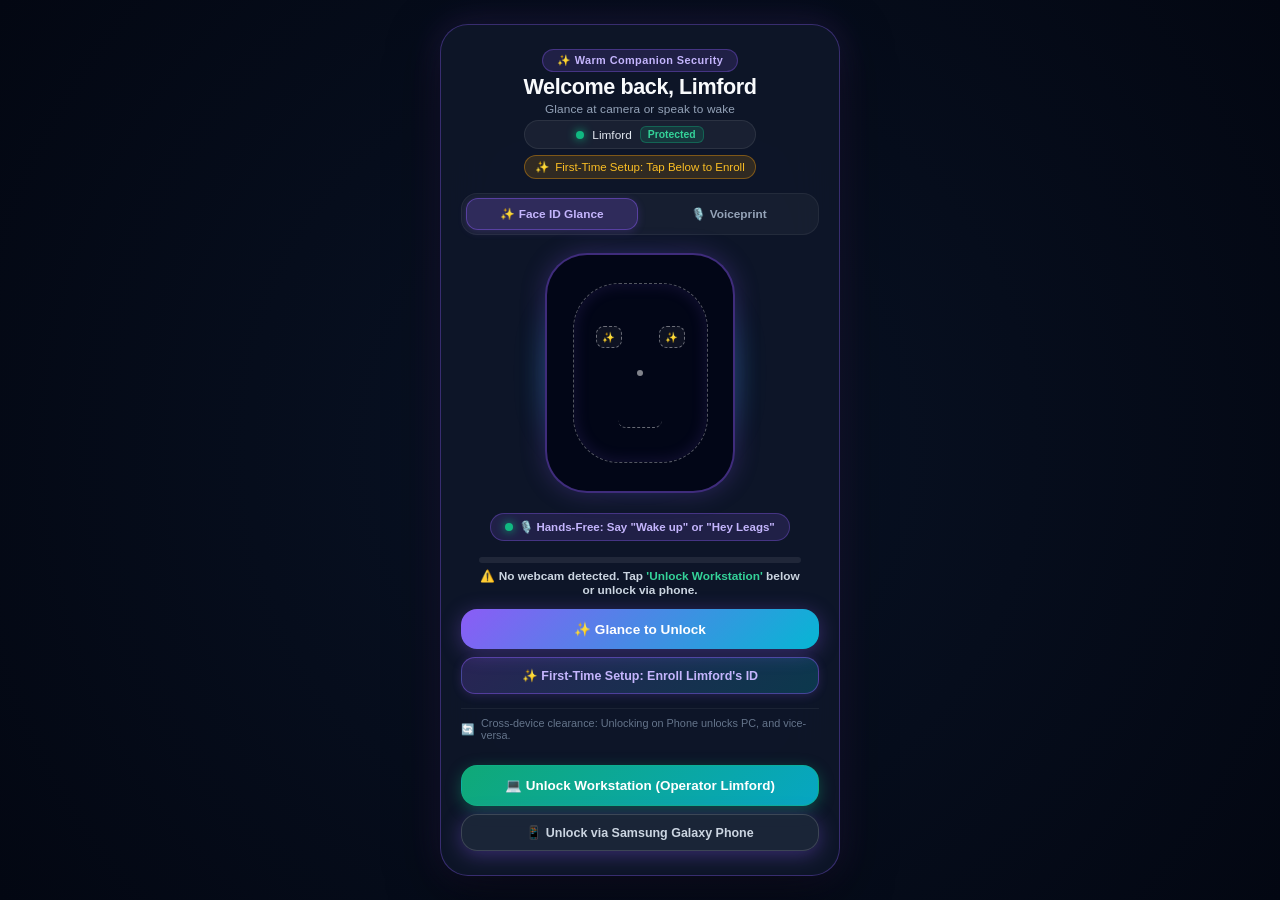
==== commit 36c43ae3: "Add instant PC workstation unlock button, graceful webcam fallback, and cross-device mesh approval" ====
--- a/docs/index.html
+++ b/docs/index.html
@@ -1703,6 +1703,16 @@
         <span>🔄</span>
         <span>Cross-device clearance: Unlocking on Phone unlocks PC, and vice-versa.</span>
       </div>
+
+      <!-- Quick Workstation & Cross-Device Access Buttons -->
+      <div id="lock-screen-quick-access" style="width: 100%; display: flex; flex-direction: column; gap: 8px; margin-top: 10px;">
+        <button type="button" class="btn-bio-verify" id="btn-unlock-workstation" onclick="completeAuthorization('Operator Workstation Instant Access')" style="background: linear-gradient(135deg, rgba(16, 185, 129, 0.9), rgba(6, 182, 212, 0.9)); border: 1px solid rgba(16, 185, 129, 0.5); box-shadow: 0 4px 15px rgba(16, 185, 129, 0.35); font-size: 0.84rem;">
+          💻 Unlock Workstation (Operator Limford)
+        </button>
+        <button type="button" class="btn-bio-verify" id="btn-unlock-phone" onclick="unlockViaPhoneMesh()" style="background: rgba(30, 41, 59, 0.85); border: 1px solid rgba(255, 255, 255, 0.15); color: #cbd5e1; font-size: 0.78rem; padding: 10px 14px;">
+          📱 Unlock via Samsung Galaxy Phone
+        </button>
+      </div>
     </div>
   </div>
 
@@ -2421,6 +2431,6 @@
   <div id="toast" class="toast"></div>
 
   <!-- App Script with Cache-Busting -->
-  <script src="app.js?v=faceid-v11"></script>
+  <script src="app.js?v=faceid-v12"></script>
 </body>
 </html>
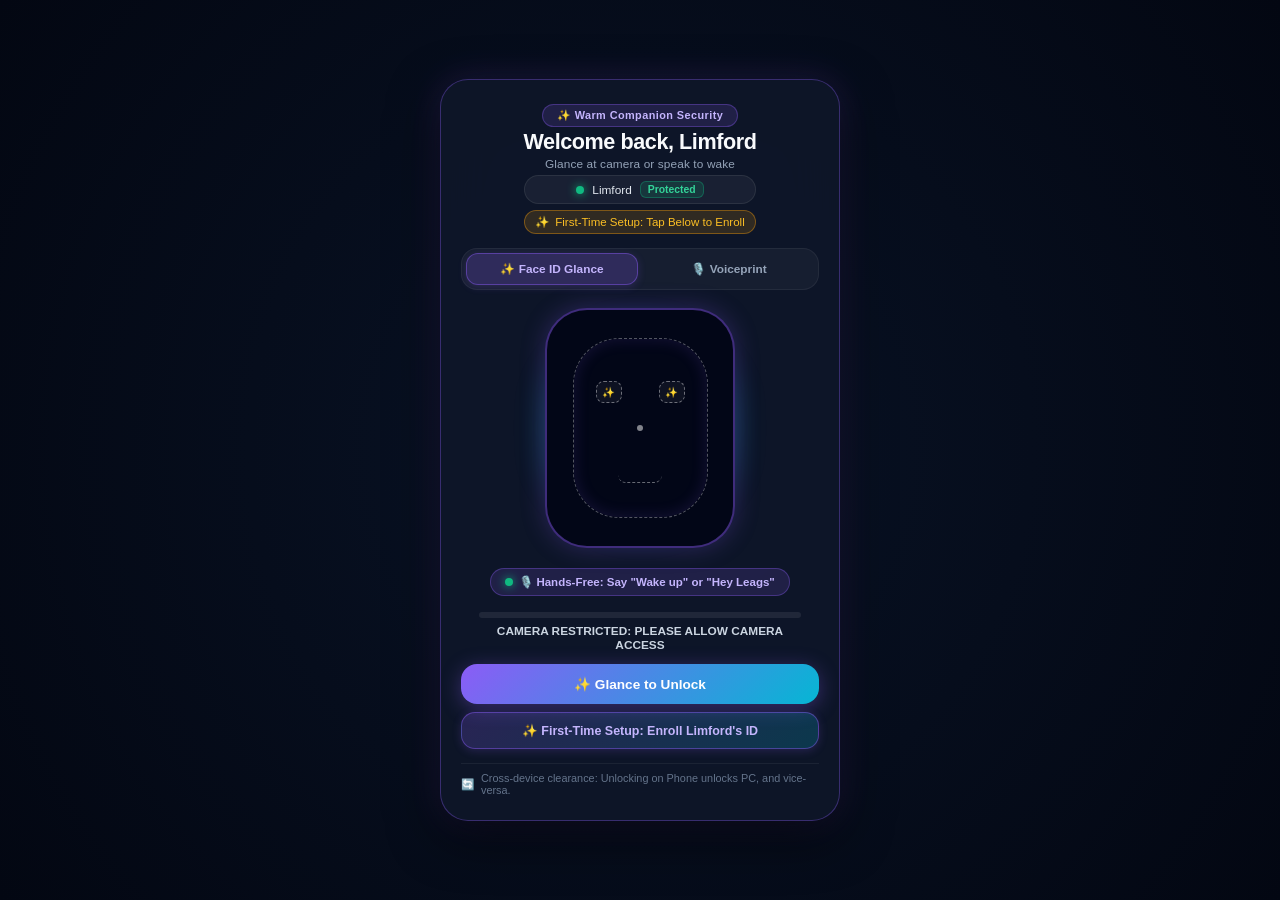
==== commit cabf2dec: "Remove workstation unlock buttons and update cache to v13" ====
--- a/docs/index.html
+++ b/docs/index.html
@@ -1703,16 +1703,6 @@
         <span>🔄</span>
         <span>Cross-device clearance: Unlocking on Phone unlocks PC, and vice-versa.</span>
       </div>
-
-      <!-- Quick Workstation & Cross-Device Access Buttons -->
-      <div id="lock-screen-quick-access" style="width: 100%; display: flex; flex-direction: column; gap: 8px; margin-top: 10px;">
-        <button type="button" class="btn-bio-verify" id="btn-unlock-workstation" onclick="completeAuthorization('Operator Workstation Instant Access')" style="background: linear-gradient(135deg, rgba(16, 185, 129, 0.9), rgba(6, 182, 212, 0.9)); border: 1px solid rgba(16, 185, 129, 0.5); box-shadow: 0 4px 15px rgba(16, 185, 129, 0.35); font-size: 0.84rem;">
-          💻 Unlock Workstation (Operator Limford)
-        </button>
-        <button type="button" class="btn-bio-verify" id="btn-unlock-phone" onclick="unlockViaPhoneMesh()" style="background: rgba(30, 41, 59, 0.85); border: 1px solid rgba(255, 255, 255, 0.15); color: #cbd5e1; font-size: 0.78rem; padding: 10px 14px;">
-          📱 Unlock via Samsung Galaxy Phone
-        </button>
-      </div>
     </div>
   </div>
 
@@ -2431,6 +2421,6 @@
   <div id="toast" class="toast"></div>
 
   <!-- App Script with Cache-Busting -->
-  <script src="app.js?v=faceid-v12"></script>
+  <script src="app.js?v=faceid-v13"></script>
 </body>
 </html>
